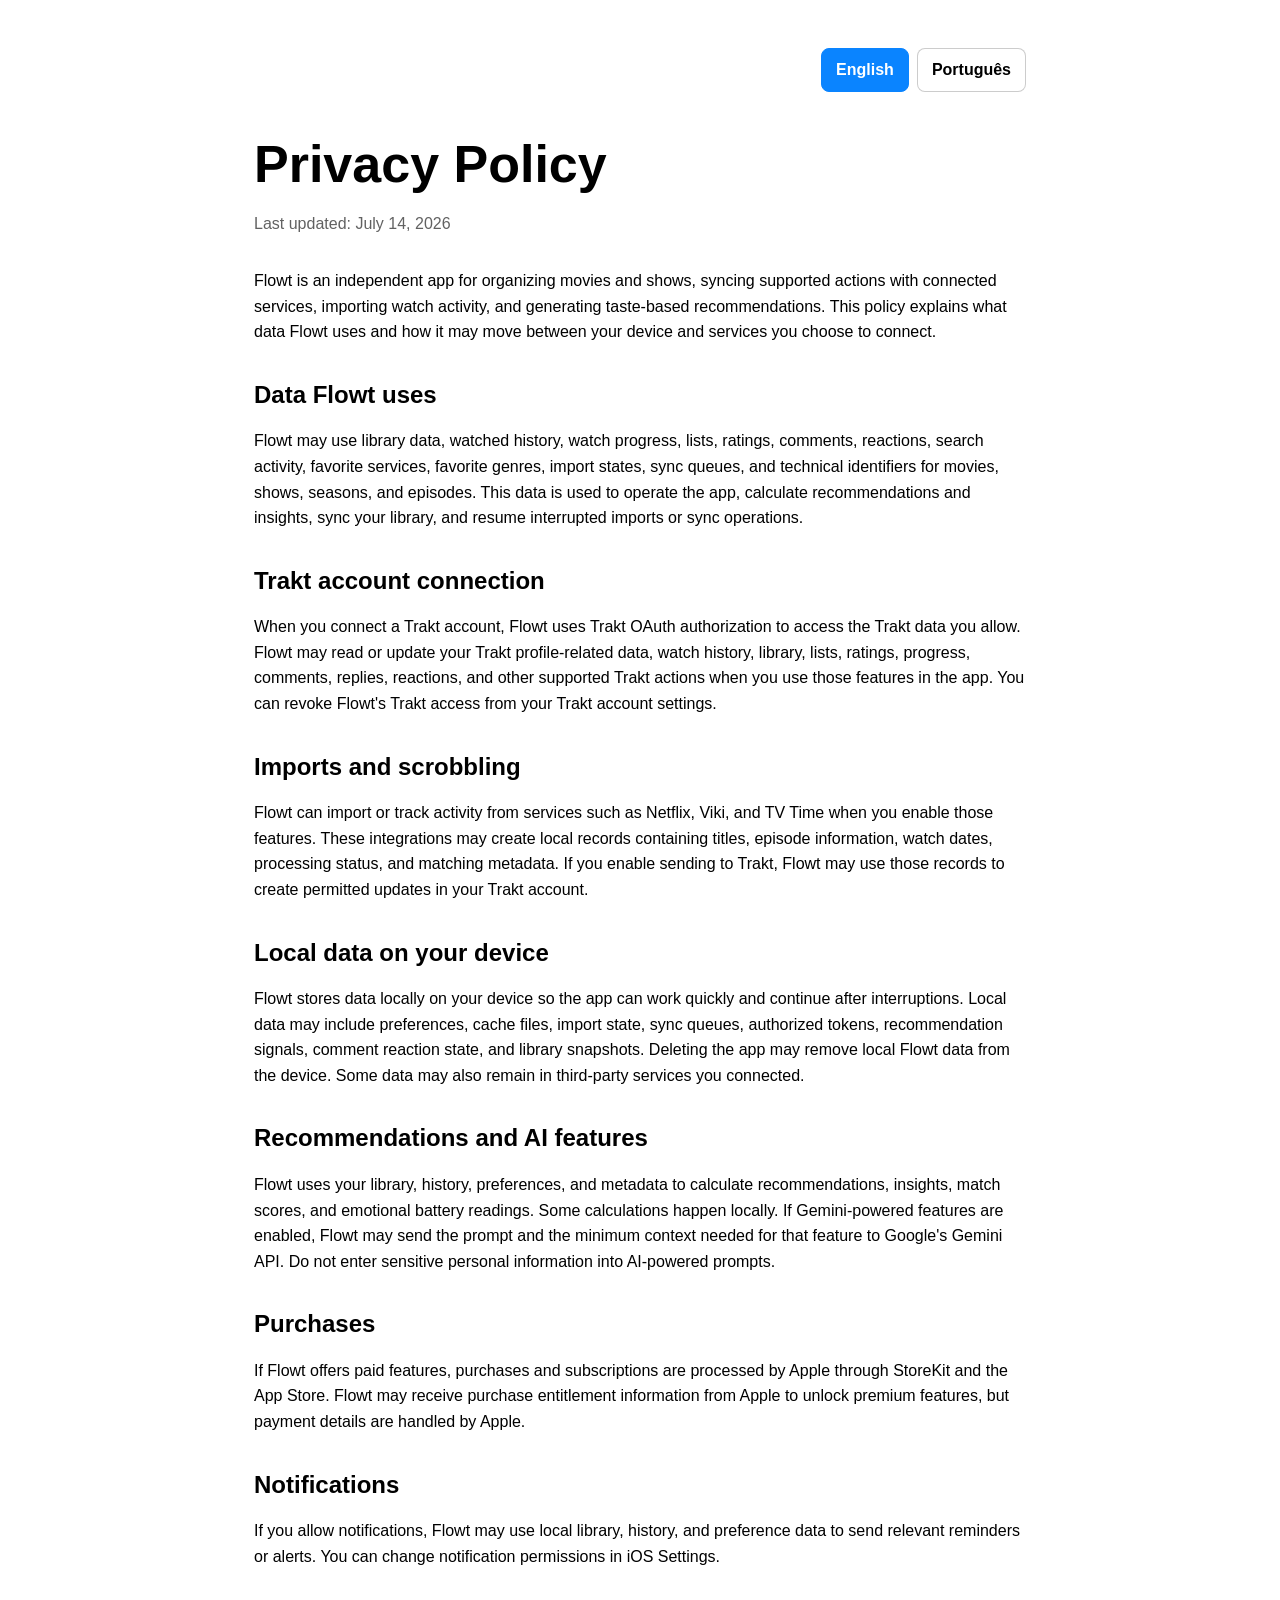
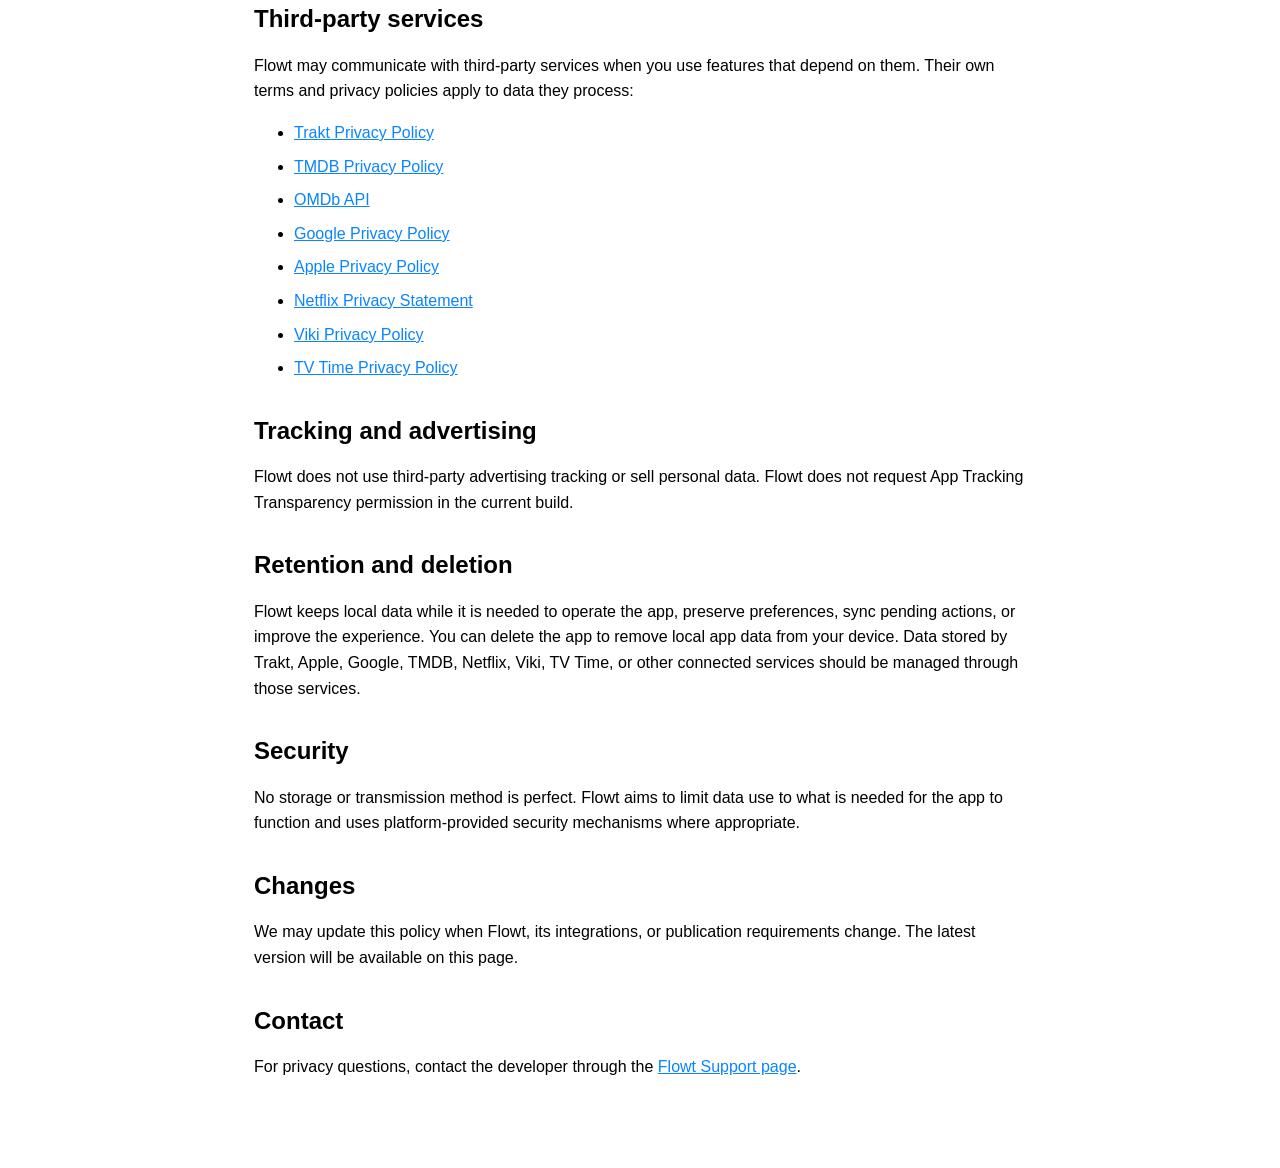
==== privacy/index.html @ bcea4218 "feat: publish Flowt support and privacy pages" ====
<!doctype html>
<html lang="en">
<head>
  <meta charset="utf-8">
  <meta name="viewport" content="width=device-width, initial-scale=1">
  <meta name="description" content="Privacy policy for the Flowt app.">
  <title>Privacy Policy</title>
  <style>
    :root {
      color-scheme: light dark;
      font-family: -apple-system, BlinkMacSystemFont, "Segoe UI", sans-serif;
      line-height: 1.6;
      background: Canvas;
      color: CanvasText;
    }

    * {
      box-sizing: border-box;
    }

    body {
      max-width: 820px;
      margin: 0 auto;
      padding: 48px 24px 72px;
    }

    h1, h2 {
      line-height: 1.15;
    }

    h1 {
      font-size: clamp(2rem, 6vw, 3.25rem);
      margin-bottom: 0.25rem;
    }

    h2 {
      margin-top: 2.25rem;
    }

    .language-picker {
      display: flex;
      justify-content: flex-end;
      gap: 8px;
      margin-bottom: 2rem;
    }

    .language-picker button {
      min-height: 40px;
      padding: 8px 14px;
      border: 1px solid color-mix(in srgb, CanvasText 20%, transparent);
      border-radius: 8px;
      background: Canvas;
      color: CanvasText;
      font: inherit;
      font-weight: 650;
      cursor: pointer;
    }

    .language-picker button[aria-pressed="true"] {
      border-color: #0a84ff;
      background: #0a84ff;
      color: white;
    }

    .updated {
      color: color-mix(in srgb, CanvasText 62%, transparent);
      margin-bottom: 2rem;
    }

    a {
      color: #0a84ff;
    }

    li + li {
      margin-top: 0.5rem;
    }
  </style>
</head>
<body>
  <main>
    <nav class="language-picker" aria-label="Language / Idioma">
      <button type="button" data-language="en" aria-pressed="false">English</button>
      <button type="button" data-language="pt-BR" aria-pressed="false">Português</button>
    </nav>

    <section class="localized" data-content-language="en" lang="en" aria-labelledby="privacy-en">
      <h1 id="privacy-en">Privacy Policy</h1>
      <p class="updated">Last updated: July 14, 2026</p>

      <p>Flowt is an independent app for organizing movies and shows, syncing supported actions with connected services, importing watch activity, and generating taste-based recommendations. This policy explains what data Flowt uses and how it may move between your device and services you choose to connect.</p>

      <h2>Data Flowt uses</h2>
      <p>Flowt may use library data, watched history, watch progress, lists, ratings, comments, reactions, search activity, favorite services, favorite genres, import states, sync queues, and technical identifiers for movies, shows, seasons, and episodes. This data is used to operate the app, calculate recommendations and insights, sync your library, and resume interrupted imports or sync operations.</p>

      <h2>Trakt account connection</h2>
      <p>When you connect a Trakt account, Flowt uses Trakt OAuth authorization to access the Trakt data you allow. Flowt may read or update your Trakt profile-related data, watch history, library, lists, ratings, progress, comments, replies, reactions, and other supported Trakt actions when you use those features in the app. You can revoke Flowt's Trakt access from your Trakt account settings.</p>

      <h2>Imports and scrobbling</h2>
      <p>Flowt can import or track activity from services such as Netflix, Viki, and TV Time when you enable those features. These integrations may create local records containing titles, episode information, watch dates, processing status, and matching metadata. If you enable sending to Trakt, Flowt may use those records to create permitted updates in your Trakt account.</p>

      <h2>Local data on your device</h2>
      <p>Flowt stores data locally on your device so the app can work quickly and continue after interruptions. Local data may include preferences, cache files, import state, sync queues, authorized tokens, recommendation signals, comment reaction state, and library snapshots. Deleting the app may remove local Flowt data from the device. Some data may also remain in third-party services you connected.</p>

      <h2>Recommendations and AI features</h2>
      <p>Flowt uses your library, history, preferences, and metadata to calculate recommendations, insights, match scores, and emotional battery readings. Some calculations happen locally. If Gemini-powered features are enabled, Flowt may send the prompt and the minimum context needed for that feature to Google's Gemini API. Do not enter sensitive personal information into AI-powered prompts.</p>

      <h2>Purchases</h2>
      <p>If Flowt offers paid features, purchases and subscriptions are processed by Apple through StoreKit and the App Store. Flowt may receive purchase entitlement information from Apple to unlock premium features, but payment details are handled by Apple.</p>

      <h2>Notifications</h2>
      <p>If you allow notifications, Flowt may use local library, history, and preference data to send relevant reminders or alerts. You can change notification permissions in iOS Settings.</p>

      <h2>Third-party services</h2>
      <p>Flowt may communicate with third-party services when you use features that depend on them. Their own terms and privacy policies apply to data they process:</p>
      <ul>
        <li><a href="https://trakt.tv/privacy">Trakt Privacy Policy</a></li>
        <li><a href="https://www.themoviedb.org/privacy-policy">TMDB Privacy Policy</a></li>
        <li><a href="https://www.omdbapi.com/">OMDb API</a></li>
        <li><a href="https://policies.google.com/privacy">Google Privacy Policy</a></li>
        <li><a href="https://www.apple.com/legal/privacy/">Apple Privacy Policy</a></li>
        <li><a href="https://help.netflix.com/legal/privacy">Netflix Privacy Statement</a></li>
        <li><a href="https://www.viki.com/privacy">Viki Privacy Policy</a></li>
        <li><a href="https://www.tvtime.com/privacy">TV Time Privacy Policy</a></li>
      </ul>

      <h2>Tracking and advertising</h2>
      <p>Flowt does not use third-party advertising tracking or sell personal data. Flowt does not request App Tracking Transparency permission in the current build.</p>

      <h2>Retention and deletion</h2>
      <p>Flowt keeps local data while it is needed to operate the app, preserve preferences, sync pending actions, or improve the experience. You can delete the app to remove local app data from your device. Data stored by Trakt, Apple, Google, TMDB, Netflix, Viki, TV Time, or other connected services should be managed through those services.</p>

      <h2>Security</h2>
      <p>No storage or transmission method is perfect. Flowt aims to limit data use to what is needed for the app to function and uses platform-provided security mechanisms where appropriate.</p>

      <h2>Changes</h2>
      <p>We may update this policy when Flowt, its integrations, or publication requirements change. The latest version will be available on this page.</p>

      <h2>Contact</h2>
      <p>For privacy questions, contact the developer through the <a href="https://earlbittencourt.github.io/flowt-pages/support/">Flowt Support page</a>.</p>
    </section>

    <section class="localized" data-content-language="pt-BR" lang="pt-BR" aria-labelledby="privacy-pt" hidden>
      <h1 id="privacy-pt">Política de Privacidade</h1>
      <p class="updated">Última atualização: 14 de julho de 2026</p>

      <p>O Flowt é um aplicativo independente para organizar filmes e séries, sincronizar ações compatíveis com serviços conectados, importar atividades de reprodução e gerar recomendações baseadas no gosto do usuário. Esta política explica quais dados o Flowt utiliza e como eles podem circular entre seu dispositivo e os serviços que você decidir conectar.</p>

      <h2>Dados utilizados pelo Flowt</h2>
      <p>O Flowt pode utilizar dados da biblioteca, histórico de reprodução, progresso, listas, avaliações, comentários, reações, atividades de busca, serviços e gêneros favoritos, estados de importação, filas de sincronização e identificadores técnicos de filmes, séries, temporadas e episódios. Esses dados são usados para operar o aplicativo, calcular recomendações e insights, sincronizar sua biblioteca e retomar importações ou sincronizações interrompidas.</p>

      <h2>Conexão com a conta do Trakt</h2>
      <p>Quando você conecta uma conta do Trakt, o Flowt utiliza a autorização OAuth do Trakt para acessar os dados permitidos por você. Ao usar esses recursos no aplicativo, o Flowt pode ler ou atualizar dados relacionados ao seu perfil, histórico, biblioteca, listas, avaliações, progresso, comentários, respostas, reações e outras ações compatíveis com o Trakt. Você pode revogar o acesso do Flowt nas configurações da sua conta do Trakt.</p>

      <h2>Importações e scrobbling</h2>
      <p>O Flowt pode importar ou acompanhar atividades de serviços como Netflix, Viki e TV Time quando você ativa esses recursos. Essas integrações podem criar registros locais com títulos, informações de episódios, datas de reprodução, estado de processamento e metadados usados para correspondência. Se o envio ao Trakt estiver ativado, o Flowt poderá usar esses registros para criar atualizações permitidas na sua conta do Trakt.</p>

      <h2>Dados locais no seu dispositivo</h2>
      <p>O Flowt armazena dados localmente para que o aplicativo funcione com rapidez e possa continuar após interrupções. Os dados locais podem incluir preferências, arquivos de cache, estado de importações, filas de sincronização, tokens autorizados, sinais de recomendação, estado de reações a comentários e cópias da biblioteca. Apagar o aplicativo pode remover os dados locais do Flowt do dispositivo. Alguns dados também podem permanecer nos serviços de terceiros que você conectou.</p>

      <h2>Recomendações e recursos de IA</h2>
      <p>O Flowt utiliza sua biblioteca, histórico, preferências e metadados para calcular recomendações, insights, pontuações de afinidade e leituras da bateria emocional. Alguns cálculos são realizados localmente. Se os recursos do Gemini estiverem ativados, o Flowt poderá enviar à API Gemini do Google o prompt e o contexto mínimo necessário para o recurso. Não insira informações pessoais sensíveis em prompts de recursos de IA.</p>

      <h2>Compras</h2>
      <p>Quando o Flowt oferece recursos pagos, compras e assinaturas são processadas pela Apple por meio do StoreKit e da App Store. O Flowt pode receber da Apple informações sobre o direito de acesso à compra para liberar recursos premium, mas os dados de pagamento são administrados pela Apple.</p>

      <h2>Notificações</h2>
      <p>Se você permitir notificações, o Flowt poderá usar dados locais da biblioteca, do histórico e das preferências para enviar lembretes ou alertas relevantes. Você pode alterar a permissão de notificações nos Ajustes do iOS.</p>

      <h2>Serviços de terceiros</h2>
      <p>O Flowt pode se comunicar com serviços de terceiros quando você utiliza recursos que dependem deles. Os termos e as políticas de privacidade desses serviços se aplicam aos dados processados por eles:</p>
      <ul>
        <li><a href="https://trakt.tv/privacy">Política de Privacidade do Trakt</a></li>
        <li><a href="https://www.themoviedb.org/privacy-policy">Política de Privacidade do TMDB</a></li>
        <li><a href="https://www.omdbapi.com/">API do OMDb</a></li>
        <li><a href="https://policies.google.com/privacy?hl=pt-BR">Política de Privacidade do Google</a></li>
        <li><a href="https://www.apple.com/br/legal/privacy/">Política de Privacidade da Apple</a></li>
        <li><a href="https://help.netflix.com/pt/legal/privacy">Declaração de Privacidade da Netflix</a></li>
        <li><a href="https://www.viki.com/privacy">Política de Privacidade do Viki</a></li>
        <li><a href="https://www.tvtime.com/privacy">Política de Privacidade do TV Time</a></li>
      </ul>

      <h2>Rastreamento e publicidade</h2>
      <p>O Flowt não utiliza rastreamento publicitário de terceiros nem vende dados pessoais. A versão atual do Flowt não solicita a permissão de Transparência no Rastreamento de Aplicativos.</p>

      <h2>Retenção e exclusão</h2>
      <p>O Flowt mantém dados locais enquanto eles forem necessários para operar o aplicativo, preservar preferências, sincronizar ações pendentes ou melhorar a experiência. Você pode apagar o aplicativo para remover os dados locais do Flowt do dispositivo. Dados armazenados pelo Trakt, Apple, Google, TMDB, Netflix, Viki, TV Time ou outros serviços conectados devem ser gerenciados por meio desses serviços.</p>

      <h2>Segurança</h2>
      <p>Nenhum método de armazenamento ou transmissão é perfeito. O Flowt procura limitar o uso de dados ao que é necessário para o funcionamento do aplicativo e utiliza mecanismos de segurança fornecidos pela plataforma quando apropriado.</p>

      <h2>Alterações</h2>
      <p>Esta política poderá ser atualizada quando o Flowt, suas integrações ou os requisitos de publicação mudarem. A versão mais recente estará disponível nesta página.</p>

      <h2>Contato</h2>
      <p>Para dúvidas sobre privacidade, entre em contato com o desenvolvedor pela <a href="https://earlbittencourt.github.io/flowt-pages/support/">página de Suporte do Flowt</a>.</p>
    </section>
  </main>
  <script>
    const sections = document.querySelectorAll("[data-content-language]");
    const languageButtons = document.querySelectorAll("[data-language]");

    function showLanguage(language) {
      sections.forEach((section) => {
        section.hidden = section.dataset.contentLanguage !== language;
      });
      languageButtons.forEach((button) => {
        button.setAttribute("aria-pressed", String(button.dataset.language === language));
      });
      document.documentElement.lang = language;
      document.title = language === "pt-BR" ? "Política de Privacidade" : "Privacy Policy";
      localStorage.setItem("flowt-privacy-language", language);
    }

    languageButtons.forEach((button) => {
      button.addEventListener("click", () => showLanguage(button.dataset.language));
    });

    const savedLanguage = localStorage.getItem("flowt-privacy-language");
    const preferredLanguage = navigator.language.toLowerCase().startsWith("pt") ? "pt-BR" : "en";
    showLanguage(savedLanguage === "pt-BR" || savedLanguage === "en" ? savedLanguage : preferredLanguage);
  </script>
</body>
</html>
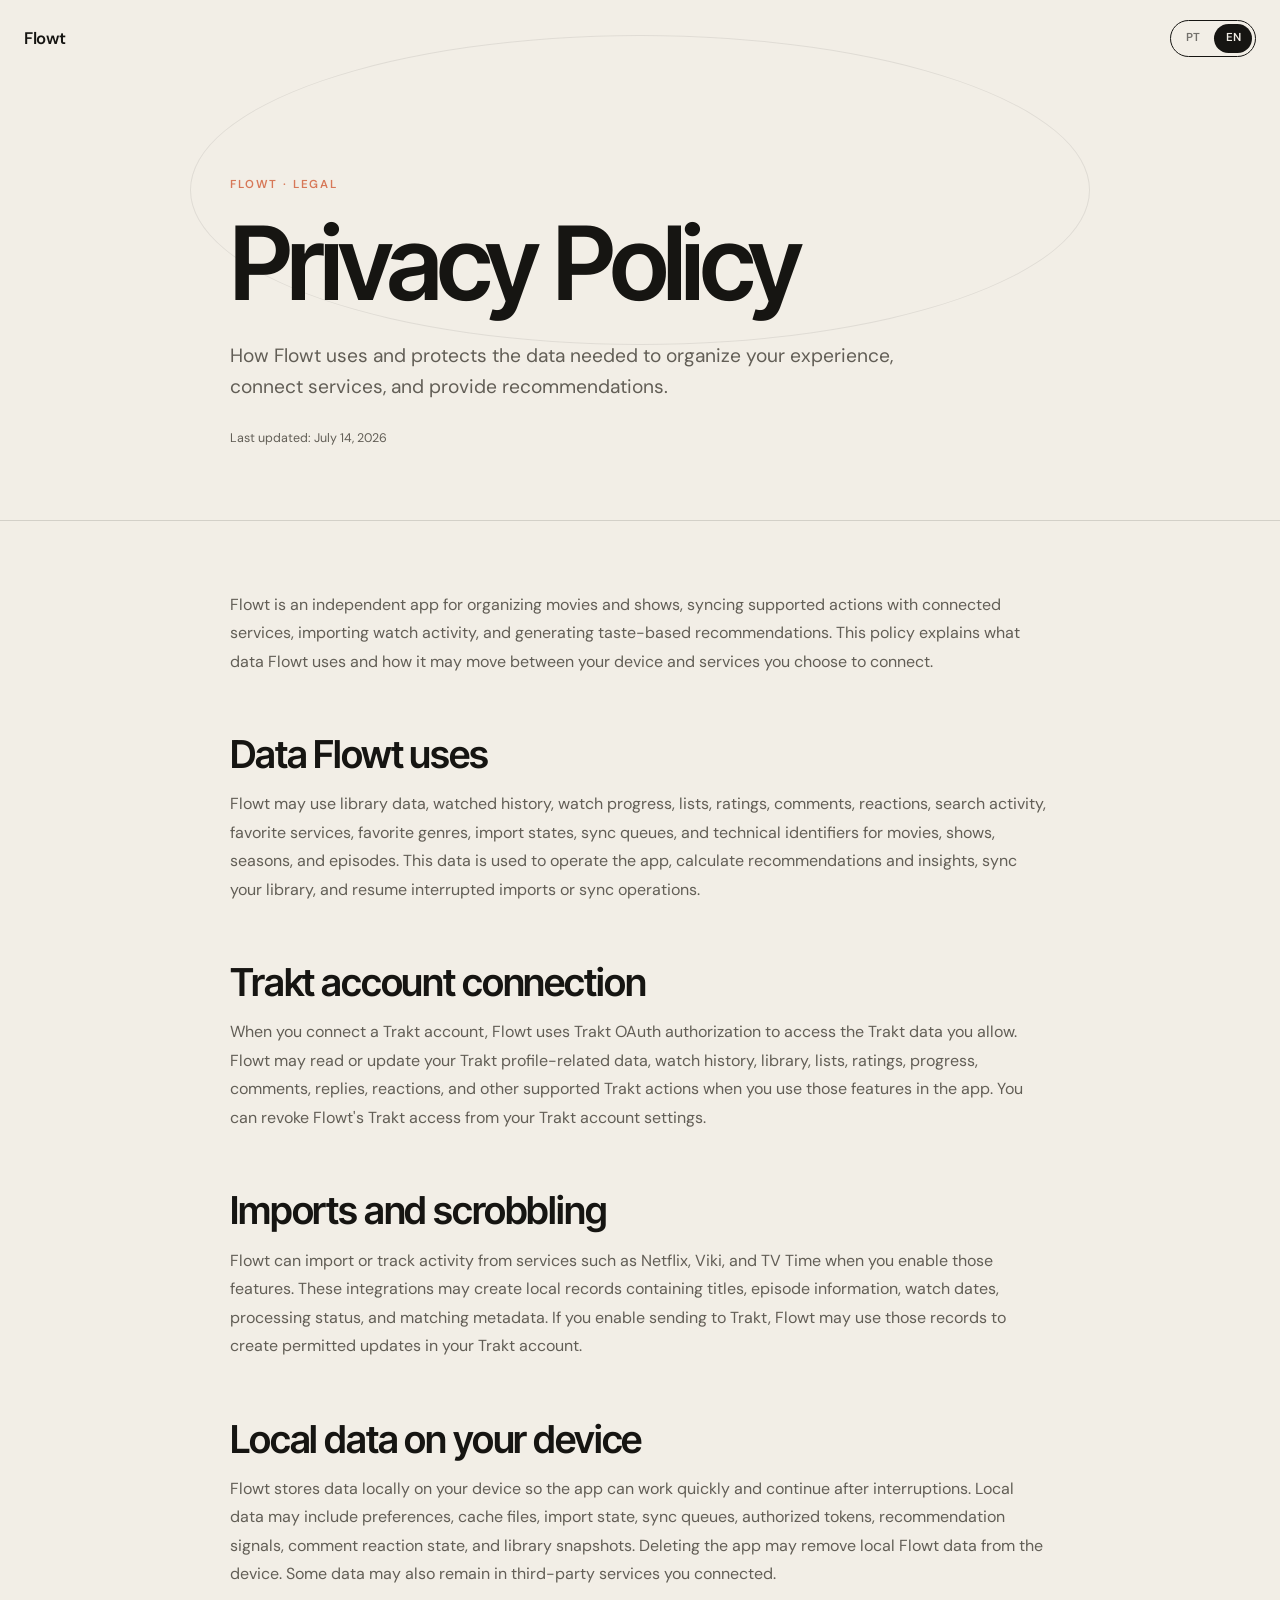
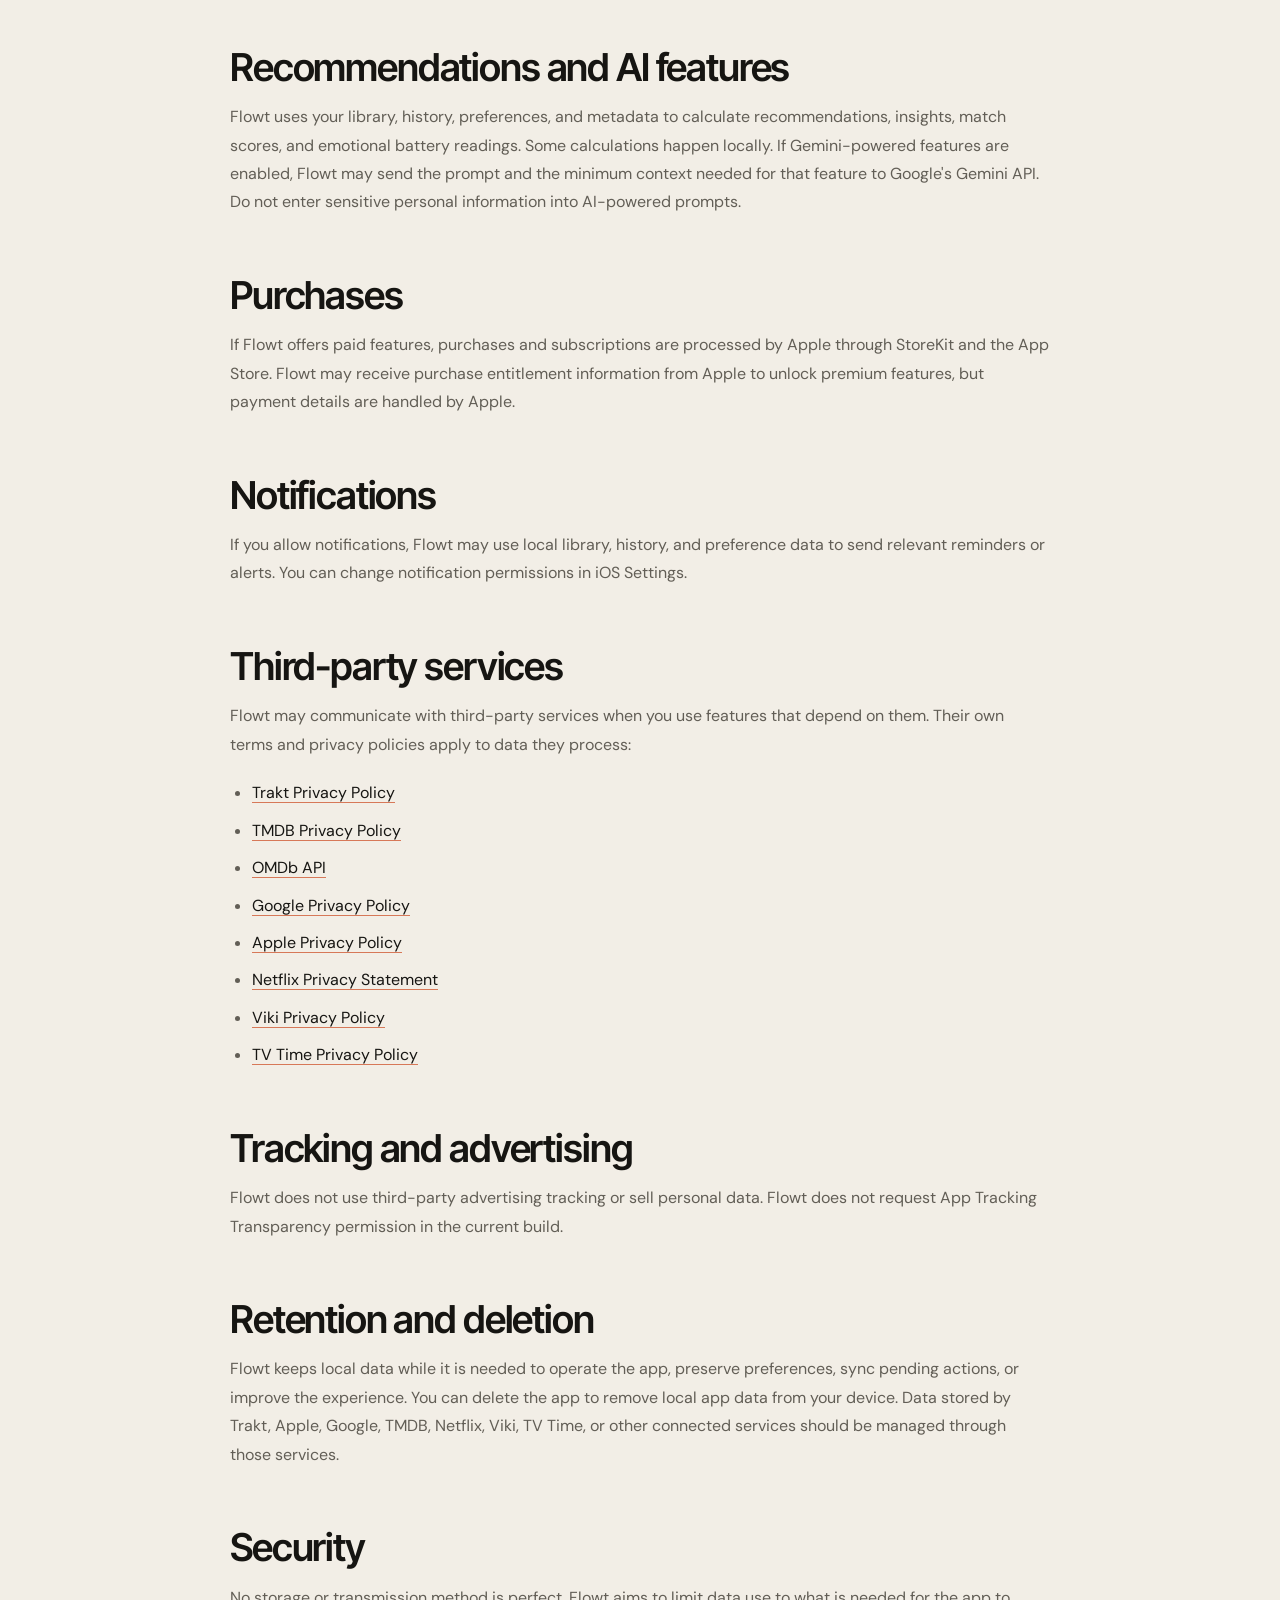
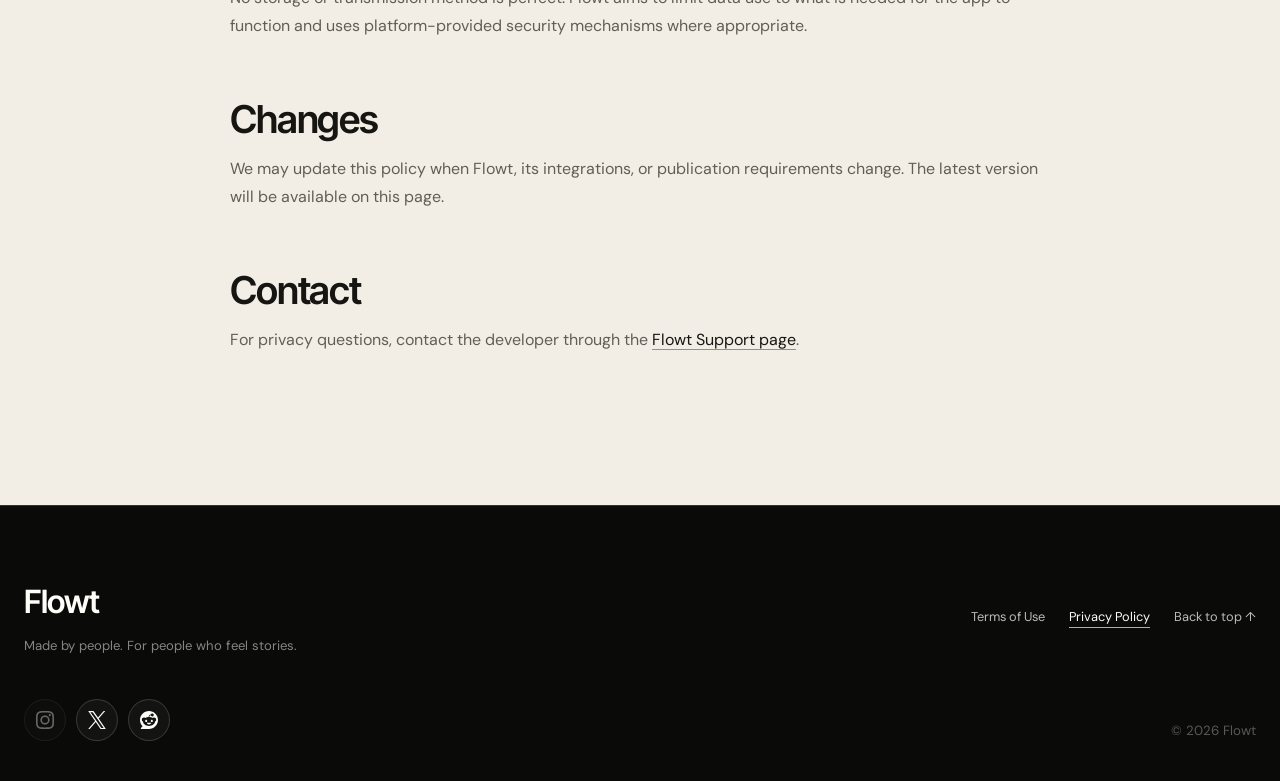
==== commit 7087d40d: "feat: publish redesigned Flowt site" ====
--- a/privacy/index.html
+++ b/privacy/index.html
@@ -1,223 +1,181 @@
 <!doctype html>
-<html lang="en">
+<html lang="pt-BR" class="no-js">
 <head>
   <meta charset="utf-8">
   <meta name="viewport" content="width=device-width, initial-scale=1">
-  <meta name="description" content="Privacy policy for the Flowt app.">
-  <title>Privacy Policy</title>
-  <style>
-    :root {
-      color-scheme: light dark;
-      font-family: -apple-system, BlinkMacSystemFont, "Segoe UI", sans-serif;
-      line-height: 1.6;
-      background: Canvas;
-      color: CanvasText;
-    }
+  <meta name="theme-color" content="#f2eee6">
+  <meta name="description" content="Política de Privacidade do aplicativo Flowt.">
+  <title>Política de Privacidade — Flowt</title>
+  <link rel="icon" href="../images/appicon.png">
+  <link rel="apple-touch-icon" href="../images/appicon.png">
+  <link rel="preconnect" href="https://fonts.googleapis.com">
+  <link rel="preconnect" href="https://fonts.gstatic.com" crossorigin>
+  <link href="https://fonts.googleapis.com/css2?family=DM+Sans:opsz,wght@9..40,400;9..40,500;9..40,600&amp;family=Instrument+Serif:ital@0;1&amp;family=Inter+Tight:wght@500;600;700&amp;display=swap" rel="stylesheet">
+  <script>document.documentElement.classList.remove('no-js');document.documentElement.classList.add('js');</script>
+  <link rel="stylesheet" href="../index.css">
+  <link rel="stylesheet" href="../legal.css">
+</head>
+<body class="legal-page" id="top" data-legal-page="privacy">
+  <a class="skip-link" href="#content" data-i18n="skip">Pular para o conteúdo</a>
 
-    * {
-      box-sizing: border-box;
-    }
+  <header class="site-header" id="site-header">
+    <a class="brand" href="../#top" aria-label="Flowt — início" data-i18n-aria="aria.home">
+      <span class="brand-wordmark">Flowt</span>
+    </a>
+    <div class="header-actions">
+      <div class="language-switch" role="group" aria-label="Idioma" data-i18n-aria="aria.language">
+        <button type="button" data-language="pt" class="is-active" aria-pressed="true">PT</button>
+        <button type="button" data-language="en" aria-pressed="false">EN</button>
+      </div>
+    </div>
+  </header>
 
-    body {
-      max-width: 820px;
-      margin: 0 auto;
-      padding: 48px 24px 72px;
-    }
+  <main class="legal-main" id="content">
+    <article data-content-language="pt" lang="pt-BR">
+      <header class="legal-hero">
+        <div class="legal-shell">
+          <p class="legal-eyebrow">Flowt · Legal</p>
+          <h1 class="legal-title">Política de Privacidade</h1>
+          <p class="legal-intro">Como o Flowt utiliza e protege os dados necessários para organizar sua experiência, conectar serviços e oferecer recomendações.</p>
+          <p class="legal-updated">Última atualização: 14 de julho de 2026</p>
+        </div>
+      </header>
+      <div class="legal-document legal-shell">
+        <p>O Flowt é um aplicativo independente para organizar filmes e séries, sincronizar ações compatíveis com serviços conectados, importar atividades de reprodução e gerar recomendações baseadas no gosto do usuário. Esta política explica quais dados o Flowt utiliza e como eles podem circular entre seu dispositivo e os serviços que você decidir conectar.</p>
 
-    h1, h2 {
-      line-height: 1.15;
-    }
+        <h2>Dados utilizados pelo Flowt</h2>
+        <p>O Flowt pode utilizar dados da biblioteca, histórico de reprodução, progresso, listas, avaliações, comentários, reações, atividades de busca, serviços e gêneros favoritos, estados de importação, filas de sincronização e identificadores técnicos de filmes, séries, temporadas e episódios. Esses dados são usados para operar o aplicativo, calcular recomendações e insights, sincronizar sua biblioteca e retomar importações ou sincronizações interrompidas.</p>
 
-    h1 {
-      font-size: clamp(2rem, 6vw, 3.25rem);
-      margin-bottom: 0.25rem;
-    }
+        <h2>Conexão com a conta do Trakt</h2>
+        <p>Quando você conecta uma conta do Trakt, o Flowt utiliza a autorização OAuth do Trakt para acessar os dados permitidos por você. Ao usar esses recursos no aplicativo, o Flowt pode ler ou atualizar dados relacionados ao seu perfil, histórico, biblioteca, listas, avaliações, progresso, comentários, respostas, reações e outras ações compatíveis com o Trakt. Você pode revogar o acesso do Flowt nas configurações da sua conta do Trakt.</p>
 
-    h2 {
-      margin-top: 2.25rem;
-    }
+        <h2>Importações e scrobbling</h2>
+        <p>O Flowt pode importar ou acompanhar atividades de serviços como Netflix, Viki e TV Time quando você ativa esses recursos. Essas integrações podem criar registros locais com títulos, informações de episódios, datas de reprodução, estado de processamento e metadados usados para correspondência. Se o envio ao Trakt estiver ativado, o Flowt poderá usar esses registros para criar atualizações permitidas na sua conta do Trakt.</p>
 
-    .language-picker {
-      display: flex;
-      justify-content: flex-end;
-      gap: 8px;
-      margin-bottom: 2rem;
-    }
+        <h2>Dados locais no seu dispositivo</h2>
+        <p>O Flowt armazena dados localmente para que o aplicativo funcione com rapidez e possa continuar após interrupções. Os dados locais podem incluir preferências, arquivos de cache, estado de importações, filas de sincronização, tokens autorizados, sinais de recomendação, estado de reações a comentários e cópias da biblioteca. Apagar o aplicativo pode remover os dados locais do Flowt do dispositivo. Alguns dados também podem permanecer nos serviços de terceiros que você conectou.</p>
 
-    .language-picker button {
-      min-height: 40px;
-      padding: 8px 14px;
-      border: 1px solid color-mix(in srgb, CanvasText 20%, transparent);
-      border-radius: 8px;
-      background: Canvas;
-      color: CanvasText;
-      font: inherit;
-      font-weight: 650;
-      cursor: pointer;
-    }
+        <h2>Recomendações e recursos de IA</h2>
+        <p>O Flowt utiliza sua biblioteca, histórico, preferências e metadados para calcular recomendações, insights, pontuações de afinidade e leituras da bateria emocional. Alguns cálculos são realizados localmente. Se os recursos do Gemini estiverem ativados, o Flowt poderá enviar à API Gemini do Google o prompt e o contexto mínimo necessário para o recurso. Não insira informações pessoais sensíveis em prompts de recursos de IA.</p>
 
-    .language-picker button[aria-pressed="true"] {
-      border-color: #0a84ff;
-      background: #0a84ff;
-      color: white;
-    }
+        <h2>Compras</h2>
+        <p>Quando o Flowt oferece recursos pagos, compras e assinaturas são processadas pela Apple por meio do StoreKit e da App Store. O Flowt pode receber da Apple informações sobre o direito de acesso à compra para liberar recursos premium, mas os dados de pagamento são administrados pela Apple.</p>
 
-    .updated {
-      color: color-mix(in srgb, CanvasText 62%, transparent);
-      margin-bottom: 2rem;
-    }
+        <h2>Notificações</h2>
+        <p>Se você permitir notificações, o Flowt poderá usar dados locais da biblioteca, do histórico e das preferências para enviar lembretes ou alertas relevantes. Você pode alterar a permissão de notificações nos Ajustes do iOS.</p>
 
-    a {
-      color: #0a84ff;
-    }
+        <h2>Serviços de terceiros</h2>
+        <p>O Flowt pode se comunicar com serviços de terceiros quando você utiliza recursos que dependem deles. Os termos e as políticas de privacidade desses serviços se aplicam aos dados processados por eles:</p>
+        <ul>
+          <li><a href="https://trakt.tv/privacy">Política de Privacidade do Trakt</a></li>
+          <li><a href="https://www.themoviedb.org/privacy-policy">Política de Privacidade do TMDB</a></li>
+          <li><a href="https://www.omdbapi.com/">API do OMDb</a></li>
+          <li><a href="https://policies.google.com/privacy?hl=pt-BR">Política de Privacidade do Google</a></li>
+          <li><a href="https://www.apple.com/br/legal/privacy/">Política de Privacidade da Apple</a></li>
+          <li><a href="https://help.netflix.com/pt/legal/privacy">Declaração de Privacidade da Netflix</a></li>
+          <li><a href="https://www.viki.com/privacy">Política de Privacidade do Viki</a></li>
+          <li><a href="https://www.tvtime.com/privacy">Política de Privacidade do TV Time</a></li>
+        </ul>
 
-    li + li {
-      margin-top: 0.5rem;
-    }
-  </style>
-</head>
-<body>
-  <main>
-    <nav class="language-picker" aria-label="Language / Idioma">
-      <button type="button" data-language="en" aria-pressed="false">English</button>
-      <button type="button" data-language="pt-BR" aria-pressed="false">Português</button>
+        <h2>Rastreamento e publicidade</h2>
+        <p>O Flowt não utiliza rastreamento publicitário de terceiros nem vende dados pessoais. A versão atual do Flowt não solicita a permissão de Transparência no Rastreamento de Aplicativos.</p>
+
+        <h2>Retenção e exclusão</h2>
+        <p>O Flowt mantém dados locais enquanto eles forem necessários para operar o aplicativo, preservar preferências, sincronizar ações pendentes ou melhorar a experiência. Você pode apagar o aplicativo para remover os dados locais do Flowt do dispositivo. Dados armazenados pelo Trakt, Apple, Google, TMDB, Netflix, Viki, TV Time ou outros serviços conectados devem ser gerenciados por meio desses serviços.</p>
+
+        <h2>Segurança</h2>
+        <p>Nenhum método de armazenamento ou transmissão é perfeito. O Flowt procura limitar o uso de dados ao que é necessário para o funcionamento do aplicativo e utiliza mecanismos de segurança fornecidos pela plataforma quando apropriado.</p>
+
+        <h2>Alterações</h2>
+        <p>Esta política poderá ser atualizada quando o Flowt, suas integrações ou os requisitos de publicação mudarem. A versão mais recente estará disponível nesta página.</p>
+
+        <h2>Contato</h2>
+        <p>Para dúvidas sobre privacidade, entre em contato com o desenvolvedor pela <a href="../support/">página de Suporte do Flowt</a>.</p>
+      </div>
+    </article>
+
+    <article data-content-language="en" lang="en" hidden>
+      <header class="legal-hero">
+        <div class="legal-shell">
+          <p class="legal-eyebrow">Flowt · Legal</p>
+          <h1 class="legal-title">Privacy Policy</h1>
+          <p class="legal-intro">How Flowt uses and protects the data needed to organize your experience, connect services, and provide recommendations.</p>
+          <p class="legal-updated">Last updated: July 14, 2026</p>
+        </div>
+      </header>
+      <div class="legal-document legal-shell">
+        <p>Flowt is an independent app for organizing movies and shows, syncing supported actions with connected services, importing watch activity, and generating taste-based recommendations. This policy explains what data Flowt uses and how it may move between your device and services you choose to connect.</p>
+
+        <h2>Data Flowt uses</h2>
+        <p>Flowt may use library data, watched history, watch progress, lists, ratings, comments, reactions, search activity, favorite services, favorite genres, import states, sync queues, and technical identifiers for movies, shows, seasons, and episodes. This data is used to operate the app, calculate recommendations and insights, sync your library, and resume interrupted imports or sync operations.</p>
+
+        <h2>Trakt account connection</h2>
+        <p>When you connect a Trakt account, Flowt uses Trakt OAuth authorization to access the Trakt data you allow. Flowt may read or update your Trakt profile-related data, watch history, library, lists, ratings, progress, comments, replies, reactions, and other supported Trakt actions when you use those features in the app. You can revoke Flowt's Trakt access from your Trakt account settings.</p>
+
+        <h2>Imports and scrobbling</h2>
+        <p>Flowt can import or track activity from services such as Netflix, Viki, and TV Time when you enable those features. These integrations may create local records containing titles, episode information, watch dates, processing status, and matching metadata. If you enable sending to Trakt, Flowt may use those records to create permitted updates in your Trakt account.</p>
+
+        <h2>Local data on your device</h2>
+        <p>Flowt stores data locally on your device so the app can work quickly and continue after interruptions. Local data may include preferences, cache files, import state, sync queues, authorized tokens, recommendation signals, comment reaction state, and library snapshots. Deleting the app may remove local Flowt data from the device. Some data may also remain in third-party services you connected.</p>
+
+        <h2>Recommendations and AI features</h2>
+        <p>Flowt uses your library, history, preferences, and metadata to calculate recommendations, insights, match scores, and emotional battery readings. Some calculations happen locally. If Gemini-powered features are enabled, Flowt may send the prompt and the minimum context needed for that feature to Google's Gemini API. Do not enter sensitive personal information into AI-powered prompts.</p>
+
+        <h2>Purchases</h2>
+        <p>If Flowt offers paid features, purchases and subscriptions are processed by Apple through StoreKit and the App Store. Flowt may receive purchase entitlement information from Apple to unlock premium features, but payment details are handled by Apple.</p>
+
+        <h2>Notifications</h2>
+        <p>If you allow notifications, Flowt may use local library, history, and preference data to send relevant reminders or alerts. You can change notification permissions in iOS Settings.</p>
+
+        <h2>Third-party services</h2>
+        <p>Flowt may communicate with third-party services when you use features that depend on them. Their own terms and privacy policies apply to data they process:</p>
+        <ul>
+          <li><a href="https://trakt.tv/privacy">Trakt Privacy Policy</a></li>
+          <li><a href="https://www.themoviedb.org/privacy-policy">TMDB Privacy Policy</a></li>
+          <li><a href="https://www.omdbapi.com/">OMDb API</a></li>
+          <li><a href="https://policies.google.com/privacy">Google Privacy Policy</a></li>
+          <li><a href="https://www.apple.com/legal/privacy/">Apple Privacy Policy</a></li>
+          <li><a href="https://help.netflix.com/legal/privacy">Netflix Privacy Statement</a></li>
+          <li><a href="https://www.viki.com/privacy">Viki Privacy Policy</a></li>
+          <li><a href="https://www.tvtime.com/privacy">TV Time Privacy Policy</a></li>
+        </ul>
+
+        <h2>Tracking and advertising</h2>
+        <p>Flowt does not use third-party advertising tracking or sell personal data. Flowt does not request App Tracking Transparency permission in the current build.</p>
+
+        <h2>Retention and deletion</h2>
+        <p>Flowt keeps local data while it is needed to operate the app, preserve preferences, sync pending actions, or improve the experience. You can delete the app to remove local app data from your device. Data stored by Trakt, Apple, Google, TMDB, Netflix, Viki, TV Time, or other connected services should be managed through those services.</p>
+
+        <h2>Security</h2>
+        <p>No storage or transmission method is perfect. Flowt aims to limit data use to what is needed for the app to function and uses platform-provided security mechanisms where appropriate.</p>
+
+        <h2>Changes</h2>
+        <p>We may update this policy when Flowt, its integrations, or publication requirements change. The latest version will be available on this page.</p>
+
+        <h2>Contact</h2>
+        <p>For privacy questions, contact the developer through the <a href="../support/">Flowt Support page</a>.</p>
+      </div>
+    </article>
+  </main>
+
+  <footer class="site-footer" id="footer" data-theme="dark">
+    <div class="footer-brand">
+      <span>Flowt</span>
+      <p data-i18n="footer.signature">Feito por gente. Para quem sente histórias.</p>
+    </div>
+    <nav aria-label="Links do rodapé" data-i18n-aria="aria.footerLinks">
+      <a href="../terms/" data-i18n="footer.terms">Termos de Uso</a>
+      <a href="../privacy/" aria-current="page" data-i18n="footer.privacy">Política de Privacidade</a>
+      <a href="#top" data-i18n="footer.top">Voltar ao topo ↑</a>
     </nav>
+    <div class="footer-social" aria-label="Redes sociais" data-i18n-aria="aria.social">
+      <span class="social-link is-pending" aria-label="Instagram — em breve" data-i18n-aria="aria.instagramSoon"><img src="../images/social/instagram.svg" width="20" height="20" alt=""></span>
+      <a class="social-link" href="https://x.com/flowt_app" target="_blank" rel="noopener noreferrer" aria-label="Flowt no X" data-i18n-aria="aria.x"><img src="../images/social/x.svg" width="20" height="20" alt=""></a>
+      <a class="social-link" href="https://www.reddit.com/r/flowtapp/" target="_blank" rel="noopener noreferrer" aria-label="Flowt no Reddit" data-i18n-aria="aria.reddit"><img src="../images/social/reddit.svg" width="20" height="20" alt=""></a>
+    </div>
+    <small>© <span id="year"></span> Flowt</small>
+  </footer>
 
-    <section class="localized" data-content-language="en" lang="en" aria-labelledby="privacy-en">
-      <h1 id="privacy-en">Privacy Policy</h1>
-      <p class="updated">Last updated: July 14, 2026</p>
-
-      <p>Flowt is an independent app for organizing movies and shows, syncing supported actions with connected services, importing watch activity, and generating taste-based recommendations. This policy explains what data Flowt uses and how it may move between your device and services you choose to connect.</p>
-
-      <h2>Data Flowt uses</h2>
-      <p>Flowt may use library data, watched history, watch progress, lists, ratings, comments, reactions, search activity, favorite services, favorite genres, import states, sync queues, and technical identifiers for movies, shows, seasons, and episodes. This data is used to operate the app, calculate recommendations and insights, sync your library, and resume interrupted imports or sync operations.</p>
-
-      <h2>Trakt account connection</h2>
-      <p>When you connect a Trakt account, Flowt uses Trakt OAuth authorization to access the Trakt data you allow. Flowt may read or update your Trakt profile-related data, watch history, library, lists, ratings, progress, comments, replies, reactions, and other supported Trakt actions when you use those features in the app. You can revoke Flowt's Trakt access from your Trakt account settings.</p>
-
-      <h2>Imports and scrobbling</h2>
-      <p>Flowt can import or track activity from services such as Netflix, Viki, and TV Time when you enable those features. These integrations may create local records containing titles, episode information, watch dates, processing status, and matching metadata. If you enable sending to Trakt, Flowt may use those records to create permitted updates in your Trakt account.</p>
-
-      <h2>Local data on your device</h2>
-      <p>Flowt stores data locally on your device so the app can work quickly and continue after interruptions. Local data may include preferences, cache files, import state, sync queues, authorized tokens, recommendation signals, comment reaction state, and library snapshots. Deleting the app may remove local Flowt data from the device. Some data may also remain in third-party services you connected.</p>
-
-      <h2>Recommendations and AI features</h2>
-      <p>Flowt uses your library, history, preferences, and metadata to calculate recommendations, insights, match scores, and emotional battery readings. Some calculations happen locally. If Gemini-powered features are enabled, Flowt may send the prompt and the minimum context needed for that feature to Google's Gemini API. Do not enter sensitive personal information into AI-powered prompts.</p>
-
-      <h2>Purchases</h2>
-      <p>If Flowt offers paid features, purchases and subscriptions are processed by Apple through StoreKit and the App Store. Flowt may receive purchase entitlement information from Apple to unlock premium features, but payment details are handled by Apple.</p>
-
-      <h2>Notifications</h2>
-      <p>If you allow notifications, Flowt may use local library, history, and preference data to send relevant reminders or alerts. You can change notification permissions in iOS Settings.</p>
-
-      <h2>Third-party services</h2>
-      <p>Flowt may communicate with third-party services when you use features that depend on them. Their own terms and privacy policies apply to data they process:</p>
-      <ul>
-        <li><a href="https://trakt.tv/privacy">Trakt Privacy Policy</a></li>
-        <li><a href="https://www.themoviedb.org/privacy-policy">TMDB Privacy Policy</a></li>
-        <li><a href="https://www.omdbapi.com/">OMDb API</a></li>
-        <li><a href="https://policies.google.com/privacy">Google Privacy Policy</a></li>
-        <li><a href="https://www.apple.com/legal/privacy/">Apple Privacy Policy</a></li>
-        <li><a href="https://help.netflix.com/legal/privacy">Netflix Privacy Statement</a></li>
-        <li><a href="https://www.viki.com/privacy">Viki Privacy Policy</a></li>
-        <li><a href="https://www.tvtime.com/privacy">TV Time Privacy Policy</a></li>
-      </ul>
-
-      <h2>Tracking and advertising</h2>
-      <p>Flowt does not use third-party advertising tracking or sell personal data. Flowt does not request App Tracking Transparency permission in the current build.</p>
-
-      <h2>Retention and deletion</h2>
-      <p>Flowt keeps local data while it is needed to operate the app, preserve preferences, sync pending actions, or improve the experience. You can delete the app to remove local app data from your device. Data stored by Trakt, Apple, Google, TMDB, Netflix, Viki, TV Time, or other connected services should be managed through those services.</p>
-
-      <h2>Security</h2>
-      <p>No storage or transmission method is perfect. Flowt aims to limit data use to what is needed for the app to function and uses platform-provided security mechanisms where appropriate.</p>
-
-      <h2>Changes</h2>
-      <p>We may update this policy when Flowt, its integrations, or publication requirements change. The latest version will be available on this page.</p>
-
-      <h2>Contact</h2>
-      <p>For privacy questions, contact the developer through the <a href="https://earlbittencourt.github.io/flowt-pages/support/">Flowt Support page</a>.</p>
-    </section>
-
-    <section class="localized" data-content-language="pt-BR" lang="pt-BR" aria-labelledby="privacy-pt" hidden>
-      <h1 id="privacy-pt">Política de Privacidade</h1>
-      <p class="updated">Última atualização: 14 de julho de 2026</p>
-
-      <p>O Flowt é um aplicativo independente para organizar filmes e séries, sincronizar ações compatíveis com serviços conectados, importar atividades de reprodução e gerar recomendações baseadas no gosto do usuário. Esta política explica quais dados o Flowt utiliza e como eles podem circular entre seu dispositivo e os serviços que você decidir conectar.</p>
-
-      <h2>Dados utilizados pelo Flowt</h2>
-      <p>O Flowt pode utilizar dados da biblioteca, histórico de reprodução, progresso, listas, avaliações, comentários, reações, atividades de busca, serviços e gêneros favoritos, estados de importação, filas de sincronização e identificadores técnicos de filmes, séries, temporadas e episódios. Esses dados são usados para operar o aplicativo, calcular recomendações e insights, sincronizar sua biblioteca e retomar importações ou sincronizações interrompidas.</p>
-
-      <h2>Conexão com a conta do Trakt</h2>
-      <p>Quando você conecta uma conta do Trakt, o Flowt utiliza a autorização OAuth do Trakt para acessar os dados permitidos por você. Ao usar esses recursos no aplicativo, o Flowt pode ler ou atualizar dados relacionados ao seu perfil, histórico, biblioteca, listas, avaliações, progresso, comentários, respostas, reações e outras ações compatíveis com o Trakt. Você pode revogar o acesso do Flowt nas configurações da sua conta do Trakt.</p>
-
-      <h2>Importações e scrobbling</h2>
-      <p>O Flowt pode importar ou acompanhar atividades de serviços como Netflix, Viki e TV Time quando você ativa esses recursos. Essas integrações podem criar registros locais com títulos, informações de episódios, datas de reprodução, estado de processamento e metadados usados para correspondência. Se o envio ao Trakt estiver ativado, o Flowt poderá usar esses registros para criar atualizações permitidas na sua conta do Trakt.</p>
-
-      <h2>Dados locais no seu dispositivo</h2>
-      <p>O Flowt armazena dados localmente para que o aplicativo funcione com rapidez e possa continuar após interrupções. Os dados locais podem incluir preferências, arquivos de cache, estado de importações, filas de sincronização, tokens autorizados, sinais de recomendação, estado de reações a comentários e cópias da biblioteca. Apagar o aplicativo pode remover os dados locais do Flowt do dispositivo. Alguns dados também podem permanecer nos serviços de terceiros que você conectou.</p>
-
-      <h2>Recomendações e recursos de IA</h2>
-      <p>O Flowt utiliza sua biblioteca, histórico, preferências e metadados para calcular recomendações, insights, pontuações de afinidade e leituras da bateria emocional. Alguns cálculos são realizados localmente. Se os recursos do Gemini estiverem ativados, o Flowt poderá enviar à API Gemini do Google o prompt e o contexto mínimo necessário para o recurso. Não insira informações pessoais sensíveis em prompts de recursos de IA.</p>
-
-      <h2>Compras</h2>
-      <p>Quando o Flowt oferece recursos pagos, compras e assinaturas são processadas pela Apple por meio do StoreKit e da App Store. O Flowt pode receber da Apple informações sobre o direito de acesso à compra para liberar recursos premium, mas os dados de pagamento são administrados pela Apple.</p>
-
-      <h2>Notificações</h2>
-      <p>Se você permitir notificações, o Flowt poderá usar dados locais da biblioteca, do histórico e das preferências para enviar lembretes ou alertas relevantes. Você pode alterar a permissão de notificações nos Ajustes do iOS.</p>
-
-      <h2>Serviços de terceiros</h2>
-      <p>O Flowt pode se comunicar com serviços de terceiros quando você utiliza recursos que dependem deles. Os termos e as políticas de privacidade desses serviços se aplicam aos dados processados por eles:</p>
-      <ul>
-        <li><a href="https://trakt.tv/privacy">Política de Privacidade do Trakt</a></li>
-        <li><a href="https://www.themoviedb.org/privacy-policy">Política de Privacidade do TMDB</a></li>
-        <li><a href="https://www.omdbapi.com/">API do OMDb</a></li>
-        <li><a href="https://policies.google.com/privacy?hl=pt-BR">Política de Privacidade do Google</a></li>
-        <li><a href="https://www.apple.com/br/legal/privacy/">Política de Privacidade da Apple</a></li>
-        <li><a href="https://help.netflix.com/pt/legal/privacy">Declaração de Privacidade da Netflix</a></li>
-        <li><a href="https://www.viki.com/privacy">Política de Privacidade do Viki</a></li>
-        <li><a href="https://www.tvtime.com/privacy">Política de Privacidade do TV Time</a></li>
-      </ul>
-
-      <h2>Rastreamento e publicidade</h2>
-      <p>O Flowt não utiliza rastreamento publicitário de terceiros nem vende dados pessoais. A versão atual do Flowt não solicita a permissão de Transparência no Rastreamento de Aplicativos.</p>
-
-      <h2>Retenção e exclusão</h2>
-      <p>O Flowt mantém dados locais enquanto eles forem necessários para operar o aplicativo, preservar preferências, sincronizar ações pendentes ou melhorar a experiência. Você pode apagar o aplicativo para remover os dados locais do Flowt do dispositivo. Dados armazenados pelo Trakt, Apple, Google, TMDB, Netflix, Viki, TV Time ou outros serviços conectados devem ser gerenciados por meio desses serviços.</p>
-
-      <h2>Segurança</h2>
-      <p>Nenhum método de armazenamento ou transmissão é perfeito. O Flowt procura limitar o uso de dados ao que é necessário para o funcionamento do aplicativo e utiliza mecanismos de segurança fornecidos pela plataforma quando apropriado.</p>
-
-      <h2>Alterações</h2>
-      <p>Esta política poderá ser atualizada quando o Flowt, suas integrações ou os requisitos de publicação mudarem. A versão mais recente estará disponível nesta página.</p>
-
-      <h2>Contato</h2>
-      <p>Para dúvidas sobre privacidade, entre em contato com o desenvolvedor pela <a href="https://earlbittencourt.github.io/flowt-pages/support/">página de Suporte do Flowt</a>.</p>
-    </section>
-  </main>
-  <script>
-    const sections = document.querySelectorAll("[data-content-language]");
-    const languageButtons = document.querySelectorAll("[data-language]");
-
-    function showLanguage(language) {
-      sections.forEach((section) => {
-        section.hidden = section.dataset.contentLanguage !== language;
-      });
-      languageButtons.forEach((button) => {
-        button.setAttribute("aria-pressed", String(button.dataset.language === language));
-      });
-      document.documentElement.lang = language;
-      document.title = language === "pt-BR" ? "Política de Privacidade" : "Privacy Policy";
-      localStorage.setItem("flowt-privacy-language", language);
-    }
-
-    languageButtons.forEach((button) => {
-      button.addEventListener("click", () => showLanguage(button.dataset.language));
-    });
-
-    const savedLanguage = localStorage.getItem("flowt-privacy-language");
-    const preferredLanguage = navigator.language.toLowerCase().startsWith("pt") ? "pt-BR" : "en";
-    showLanguage(savedLanguage === "pt-BR" || savedLanguage === "en" ? savedLanguage : preferredLanguage);
-  </script>
+  <script src="../legal.js" defer></script>
 </body>
 </html>
--- a/index.css
+++ b/index.css
@@ -0,0 +1,515 @@
+:root {
+  --paper: #f2eee6;
+  --paper-deep: #e6dfd3;
+  --ink: #161512;
+  --ink-soft: #625e56;
+  --night: #0a0a09;
+  --night-soft: #171714;
+  --clay: #d77858;
+  --clay-bright: #ef9a76;
+  --sage: #b8c7ad;
+  --sky: #c9dfe2;
+  --wine: #29141a;
+  --white: #fffdf8;
+  --line-light: rgba(22, 21, 18, .14);
+  --line-dark: rgba(255, 253, 248, .16);
+  --display: "Inter Tight", "Arial Narrow", -apple-system, BlinkMacSystemFont, sans-serif;
+  --accent-serif: "Instrument Serif", Iowan Old Style, Baskerville, Georgia, serif;
+  --sans: "DM Sans", -apple-system, BlinkMacSystemFont, "Segoe UI", sans-serif;
+  --ease-out: cubic-bezier(.16, 1, .3, 1);
+  --ease-in-out: cubic-bezier(.76, 0, .24, 1);
+  --page: min(1280px, calc(100vw - 64px));
+  --header-height: 76px;
+}
+
+*, *::before, *::after { box-sizing: border-box; }
+html { scroll-behavior: smooth; background: var(--night); }
+body {
+  margin: 0;
+  background: var(--paper);
+  color: var(--ink);
+  font-family: var(--sans);
+  font-size: 16px;
+  line-height: 1.5;
+  overflow-x: clip;
+  -webkit-font-smoothing: antialiased;
+  text-rendering: optimizeLegibility;
+  font-optical-sizing: auto;
+}
+button, a { font: inherit; }
+img { display: block; max-width: 100%; }
+a { color: inherit; }
+::selection { background: var(--clay); color: var(--white); }
+
+.skip-link {
+  position: fixed;
+  left: 20px;
+  top: -100px;
+  z-index: 1000;
+  padding: 12px 18px;
+  border-radius: 999px;
+  background: var(--white);
+  color: var(--ink);
+  text-decoration: none;
+  transition: top .2s ease;
+}
+.skip-link:focus { top: 16px; }
+
+.site-header {
+  position: fixed;
+  inset: 0 0 auto;
+  z-index: 100;
+  height: var(--header-height);
+  display: flex;
+  align-items: center;
+  justify-content: space-between;
+  padding: 0 max(24px, calc((100vw - 1360px) / 2));
+  color: var(--ink);
+  transition: color .45s ease, background .45s ease, border-color .45s ease, transform .45s var(--ease-out);
+}
+.site-header::before {
+  content: "";
+  position: absolute;
+  inset: 0;
+  z-index: -1;
+  border-bottom: 1px solid transparent;
+  background: rgba(242, 238, 230, 0);
+  backdrop-filter: blur(0);
+  -webkit-backdrop-filter: blur(0);
+  transition: inherit;
+}
+.site-header.is-scrolled::before {
+  border-color: var(--line-light);
+  background: rgba(242, 238, 230, .78);
+  backdrop-filter: blur(18px);
+  -webkit-backdrop-filter: blur(18px);
+}
+.site-header.is-dark { color: var(--white); }
+.site-header.is-dark.is-scrolled::before {
+  border-color: var(--line-dark);
+  background: rgba(10, 10, 9, .74);
+}
+.brand {
+  display: inline-flex;
+  align-items: center;
+  gap: 10px;
+  font-size: 1.05rem;
+  font-weight: 600;
+  letter-spacing: -.02em;
+  text-decoration: none;
+}
+.brand-wordmark { font-family: var(--sans); font-size: 1.05rem; font-weight: 600; letter-spacing: -.02em; line-height: 1; }
+.header-actions { display: flex; align-items: center; gap: 16px; }
+.app-store-badge {
+  display: inline-flex;
+  align-items: center;
+  gap: 12px;
+  width: max-content;
+  padding: 10px 17px 11px;
+  border: 1px solid currentColor;
+  border-radius: 17px;
+  background: rgba(255, 253, 248, .48);
+  color: var(--ink);
+  line-height: 1;
+  user-select: none;
+}
+.apple-mark { font-family: -apple-system, BlinkMacSystemFont, sans-serif; font-size: 2.25rem; line-height: .8; }
+.app-store-badge > span:last-child { display: flex; flex-direction: column; gap: 3px; align-items: flex-start; }
+.app-store-badge small { font-size: .62rem; font-weight: 500; letter-spacing: .015em; }
+.app-store-badge strong { font-size: 1.04rem; font-weight: 600; letter-spacing: -.025em; }
+.site-header.is-dark .app-store-badge { background: rgba(10, 10, 9, .26); color: var(--white); }
+.language-switch { display: flex; gap: 2px; padding: 3px; border: 1px solid currentColor; border-radius: 999px; }
+.language-switch button {
+  width: 38px;
+  height: 29px;
+  border: 0;
+  border-radius: 999px;
+  background: transparent;
+  color: inherit;
+  cursor: pointer;
+  font-size: .72rem;
+  font-weight: 600;
+  opacity: .58;
+  transition: background .25s ease, color .25s ease, opacity .25s ease;
+}
+.language-switch button.is-active { background: var(--ink); color: var(--paper); opacity: 1; }
+.site-header.is-dark .language-switch button.is-active { background: var(--white); color: var(--night); }
+
+.chapter { position: relative; overflow: clip; }
+.chapter-warm { background: var(--paper); color: var(--ink); }
+.chapter-noir { background: var(--night); color: var(--white); }
+.chapter-sky { background: var(--sky); color: var(--ink); }
+.chapter-wine { background: var(--wine); color: var(--white); }
+.eyebrow {
+  margin: 0 0 22px;
+  color: var(--clay);
+  font-size: .72rem;
+  font-weight: 600;
+  letter-spacing: .16em;
+  text-transform: uppercase;
+}
+.eyebrow-light { color: var(--clay-bright); }
+.display-title {
+  max-width: 1000px;
+  margin: 0;
+  font-family: var(--display);
+  font-size: clamp(3.4rem, 5.3vw, 5.5rem);
+  font-weight: 600;
+  letter-spacing: -.035em;
+  line-height: .96;
+}
+.section-deck {
+  max-width: 580px;
+  margin: 32px 0 0;
+  color: var(--ink-soft);
+  font-size: clamp(1rem, 1.45vw, 1.3rem);
+  line-height: 1.55;
+}
+.section-intro { width: var(--page); margin: 0 auto; }
+.section-intro-light .section-deck { color: rgba(255, 253, 248, .62); }
+
+/* Hero */
+.hero { min-height: 900px; padding: 118px 0 70px; }
+.hero-noise {
+  position: absolute;
+  inset: 0;
+  opacity: .2;
+  pointer-events: none;
+  background-image: url("data:image/svg+xml,%3Csvg viewBox='0 0 180 180' xmlns='http://www.w3.org/2000/svg'%3E%3Cfilter id='n'%3E%3CfeTurbulence type='fractalNoise' baseFrequency='.9' numOctaves='4' stitchTiles='stitch'/%3E%3C/filter%3E%3Crect width='100%25' height='100%25' filter='url(%23n)' opacity='.12'/%3E%3C/svg%3E");
+}
+.hero-orbit { position: absolute; border: 1px solid rgba(22, 21, 18, .09); border-radius: 50%; pointer-events: none; }
+.hero-orbit-one { width: 780px; height: 780px; top: 160px; right: -220px; }
+.hero-orbit-two { width: 1080px; height: 1080px; top: 40px; right: -280px; }
+.hero-inner {
+  position: relative;
+  z-index: 3;
+  display: grid;
+  grid-template-columns: minmax(0, 1.12fr) minmax(420px, .88fr);
+  align-items: center;
+  width: var(--page);
+  min-height: 720px;
+  margin: 0 auto;
+}
+.hero-copy { position: relative; z-index: 4; width: auto; margin: 0; text-align: left; }
+.hero-product-mark { display: flex; align-items: center; gap: 10px; margin-bottom: 38px; font-family: var(--sans); font-size: 1.5rem; font-weight: 600; letter-spacing: -.025em; line-height: 1; }
+.hero-product-mark img { width: 24px; height: 24px; border-radius: 7px; box-shadow: 0 8px 20px rgba(58, 35, 24, .14); }
+.hero-title {
+  max-width: 720px;
+  margin: 0;
+  font-family: var(--display);
+  font-size: clamp(4.2rem, 6vw, 6.5rem);
+  font-weight: 700;
+  letter-spacing: -.042em;
+  line-height: .9;
+}
+.title-line { display: block; }
+.title-line-accent { color: var(--clay); }
+.hero-deck { max-width: 600px; margin: 34px 0 0; color: var(--ink-soft); font-size: clamp(1.1rem, 1.55vw, 1.35rem); }
+.hero-support { max-width: 590px; margin: 20px 0 0; color: var(--ink-soft); font-size: .96rem; line-height: 1.65; }
+.hero-store-badge { margin-top: 32px; }
+.hero-stage { position: relative; z-index: 3; width: 100%; height: 720px; margin: 0; perspective: 1600px; overflow: visible; }
+.phone {
+  position: relative;
+  width: 300px;
+  aspect-ratio: 1320 / 2868;
+  border: 9px solid #11110f;
+  border-radius: 48px;
+  background: #11110f;
+  box-shadow: 0 35px 80px rgba(0, 0, 0, .22), inset 0 0 0 1px rgba(255, 255, 255, .16);
+  overflow: hidden;
+}
+.phone::before {
+  content: "";
+  position: absolute;
+  z-index: 3;
+  top: 10px;
+  left: 50%;
+  width: 31%;
+  height: 3.5%;
+  border-radius: 999px;
+  background: #050505;
+  transform: translateX(-50%);
+}
+.phone img { width: 100%; height: 100%; object-fit: cover; }
+.hero-hand-phone { position: absolute; z-index: 4; top: 50%; left: 48%; width: min(560px, 45vw); aspect-ratio: 3 / 4; margin: 0; transform: translate(-37.5%, -49%) rotateX(1deg); transform-origin: 37.5% 50%; filter: drop-shadow(0 38px 38px rgba(58, 35, 24, .2)); }
+.js .hero-hand-phone.reveal { opacity: 0; transform: translate(-30%, -45%) rotateX(1deg); transition: opacity 1.2s var(--ease-out), transform 1.2s var(--ease-out); }
+.js .hero-hand-phone.reveal.is-visible { opacity: 1; transform: translate(-37.5%, -49%) rotateX(1deg); }
+.hero-hand-screen { position: absolute; z-index: 1; top: 1.35%; left: 11.55%; width: 51.35%; height: 81.75%; border-radius: 14% / 6%; background: #080807; overflow: hidden; }
+.hero-hand-screen img { width: 100%; height: 100%; object-fit: cover; }
+.hero-hand-frame { position: absolute; z-index: 2; inset: 0; width: 100%; height: 100%; object-fit: contain; pointer-events: none; }
+
+/* Manifesto */
+.manifesto { min-height: 125vh; display: grid; place-items: center; padding: 160px 32px; text-align: center; }
+.manifesto-glow { position: absolute; width: 80vw; height: 80vw; border-radius: 50%; background: radial-gradient(circle, rgba(215, 120, 88, .17), transparent 64%); transform: translateY(calc((var(--progress, 0) - .5) * 18vh)); }
+.manifesto-inner { position: relative; z-index: 2; max-width: 1100px; }
+.manifesto-title { margin: 0; font-family: var(--display); font-size: clamp(4rem, 7vw, 7.2rem); font-weight: 600; letter-spacing: -.04em; line-height: .92; }
+.manifesto-title span, .manifesto-title em { display: block; opacity: calc(.2 + var(--progress, 0) * .8); transform: translateY(calc((1 - var(--progress, 0)) * 36px)); }
+.manifesto-title em { color: var(--clay-bright); font-family: var(--accent-serif); font-weight: 400; letter-spacing: -.025em; }
+.manifesto-title span:last-child { transition-delay: .08s; }
+.manifesto-caption { max-width: 560px; margin: 44px auto 0; color: rgba(255, 253, 248, .58); font-size: 1.06rem; }
+.manifesto-marquee { position: absolute; right: 0; bottom: 34px; left: 0; overflow: hidden; color: rgba(255, 253, 248, .14); white-space: nowrap; }
+.manifesto-marquee span { display: block; width: max-content; font-family: var(--display); font-size: clamp(2rem, 5vw, 5rem); font-weight: 600; letter-spacing: -.035em; transform: translateX(calc(-12% + var(--progress, 0) * 10%)); }
+
+/* Memories */
+.memories { min-height: 1250px; padding: 170px 0 130px; }
+.memories::after { content: ""; position: absolute; inset: 28% -10% auto; height: 620px; background: radial-gradient(ellipse, rgba(215, 120, 88, .2), transparent 68%); pointer-events: none; }
+.memories .section-intro { position: relative; z-index: 2; }
+.memories .display-title { max-width: 940px; }
+.memory-stage { position: relative; z-index: 3; width: var(--page); height: 680px; margin: 110px auto 0; perspective: 1600px; }
+.memory-poster {
+  position: absolute;
+  top: 0;
+  left: 50%;
+  width: min(390px, 32vw);
+  aspect-ratio: 3 / 4.2;
+  border: 1px solid rgba(255, 255, 255, .18);
+  border-radius: 28px;
+  background: var(--night-soft);
+  box-shadow: 0 50px 100px rgba(0, 0, 0, .55);
+  overflow: hidden;
+  transform-origin: 50% 100%;
+}
+.memory-poster img { width: 100%; height: 100%; object-fit: cover; object-position: top center; }
+.poster-wash { position: absolute; inset: 0; background: linear-gradient(180deg, transparent 20%, rgba(7, 7, 6, .14) 46%, rgba(7, 7, 6, .95)); }
+.poster-index { position: absolute; top: 24px; right: 26px; font-family: var(--display); font-size: 2rem; font-weight: 600; }
+.poster-copy { position: absolute; right: 28px; bottom: 30px; left: 28px; }
+.poster-copy span { color: var(--clay-bright); font-size: .68rem; font-weight: 600; letter-spacing: .12em; text-transform: uppercase; }
+.poster-copy h3 { margin: 10px 0 16px; font-family: var(--display); font-size: clamp(2rem, 3vw, 3rem); font-weight: 600; letter-spacing: -.03em; line-height: .96; }
+.poster-copy p { margin: 0; color: rgba(255, 255, 255, .58); font-size: .78rem; }
+.memory-poster-one { z-index: 1; transform: translateX(calc(-118% + var(--progress, 0) * -10%)) translateY(calc(70px - var(--progress, 0) * 20px)) rotate(calc(-11deg + var(--progress, 0) * -2deg)); }
+.memory-poster-two { z-index: 3; transform: translateX(-50%) translateY(calc((1 - var(--progress, 0)) * 55px)) scale(calc(.9 + var(--progress, 0) * .1)); }
+.memory-poster-three { z-index: 2; transform: translateX(calc(18% + var(--progress, 0) * 10%)) translateY(calc(70px - var(--progress, 0) * 20px)) rotate(calc(11deg + var(--progress, 0) * 2deg)); }
+.memory-footnote { position: relative; z-index: 3; max-width: 500px; margin: 36px auto 0; color: rgba(255, 255, 255, .54); text-align: center; }
+
+/* Personalization */
+.personalization { padding: 180px 0; }
+.personalization .display-title { max-width: 1080px; }
+.feature-row { display: grid; grid-template-columns: minmax(0, .85fr) minmax(420px, 1.15fr); gap: clamp(60px, 8vw, 140px); align-items: center; width: var(--page); min-height: 850px; margin: 130px auto 0; }
+.feature-row-explain { grid-template-columns: minmax(420px, 1.15fr) minmax(0, .85fr); }
+.feature-row-explain .feature-copy { order: 2; }
+.feature-row-explain .feature-visual { order: 1; }
+.feature-number { display: inline-grid; width: 42px; height: 42px; margin-bottom: 30px; place-items: center; border: 1px solid var(--line-light); border-radius: 50%; color: var(--clay); font-size: .75rem; }
+.feature-copy h3 { max-width: 560px; margin: 0; font-family: var(--display); font-size: clamp(3rem, 4.8vw, 4rem); font-weight: 600; letter-spacing: -.035em; line-height: .97; }
+.feature-copy > p { max-width: 500px; margin: 32px 0 0; color: var(--ink-soft); font-size: 1.12rem; line-height: 1.65; }
+.prompt-example { display: flex; align-items: center; gap: 5px; max-width: 440px; margin-top: 40px; padding: 18px 20px; border: 1px solid var(--line-light); border-radius: 18px; background: rgba(255, 255, 255, .54); box-shadow: 0 18px 60px rgba(71, 56, 42, .08); color: var(--ink-soft); }
+.prompt-cursor { width: 1px; height: 1.1em; background: var(--clay); animation: blink 1s step-end infinite; }
+@keyframes blink { 50% { opacity: 0; } }
+.feature-visual { position: relative; display: grid; min-height: 730px; place-items: center; border-radius: 42px; overflow: hidden; }
+.feature-visual-vibe { background: linear-gradient(145deg, #cdd8c3, #aebba6); }
+.feature-visual-explain { background: linear-gradient(145deg, #d7c6ba, #b99482); }
+.feature-visual::before { content: ""; position: absolute; width: 520px; height: 520px; border: 1px solid rgba(255, 255, 255, .38); border-radius: 50%; box-shadow: 0 0 0 90px rgba(255, 255, 255, .08), 0 0 0 180px rgba(255, 255, 255, .05); }
+.phone-feature { z-index: 2; width: 290px; }
+.phone-tilted { transform: rotate(5deg); }
+.ambient-card { position: absolute; z-index: 4; display: flex; flex-direction: column; padding: 14px 17px; border: 1px solid rgba(255, 255, 255, .65); border-radius: 17px; background: rgba(255, 255, 255, .66); box-shadow: 0 18px 50px rgba(0, 0, 0, .12); backdrop-filter: blur(14px); }
+.ambient-card-top { top: 12%; left: 7%; }
+.ambient-card span { color: var(--ink-soft); font-size: .68rem; }
+.vibe-bubble { position: absolute; z-index: 3; padding: 9px 14px; border-radius: 999px; background: var(--white); box-shadow: 0 12px 40px rgba(0, 0, 0, .1); font-size: .72rem; font-weight: 600; }
+.vibe-bubble-one { right: 8%; top: 23%; }
+.vibe-bubble-two { right: 13%; bottom: 18%; }
+.vibe-bubble-three { left: 8%; bottom: 27%; }
+.signal-list { max-width: 460px; margin: 42px 0 0; padding: 0; list-style: none; border-top: 1px solid var(--line-light); }
+.signal-list li { display: flex; justify-content: space-between; padding: 15px 0; border-bottom: 1px solid var(--line-light); color: var(--ink-soft); }
+.signal-list strong { color: var(--ink); }
+
+/* Care system */
+.care { padding: 170px 0 150px; }
+.care-intro .display-title { max-width: 930px; }
+.care-intro .section-deck { max-width: 680px; }
+.care-grid { display: grid; grid-template-columns: repeat(3, minmax(0, 1fr)); gap: 20px; width: var(--page); margin: 90px auto 0; }
+.care-card {
+  display: grid;
+  min-width: 0;
+  min-height: 730px;
+  grid-template-rows: minmax(0, 1fr) auto;
+  border: 1px solid rgba(22, 21, 18, .10);
+  border-radius: 34px;
+  background: rgba(255, 253, 248, .78);
+  box-shadow: 0 24px 70px rgba(54, 67, 65, .09);
+  overflow: hidden;
+  transition: transform .65s var(--ease-out), box-shadow .65s var(--ease-out);
+}
+.care-card:hover { transform: translateY(-7px); box-shadow: 0 34px 85px rgba(54, 67, 65, .15); }
+.care-visual { position: relative; min-height: 470px; overflow: hidden; }
+.care-visual-label { position: absolute; z-index: 3; top: 24px; left: 26px; font-size: .64rem; font-weight: 600; letter-spacing: .14em; opacity: .56; }
+.care-card-copy { position: relative; min-height: 250px; padding: 30px 30px 34px; border-top: 1px solid rgba(22, 21, 18, .08); background: rgba(255, 253, 248, .92); }
+.care-card-index { position: absolute; top: 31px; right: 30px; color: var(--clay); font-size: .68rem; font-weight: 600; letter-spacing: .08em; }
+.care-card-copy h3 { max-width: calc(100% - 42px); margin: 0; font-family: var(--display); font-size: clamp(1.45rem, 2vw, 1.85rem); font-weight: 600; letter-spacing: -.03em; line-height: 1.08; }
+.care-card-copy p { margin: 17px 0 0; color: var(--ink-soft); font-size: .98rem; line-height: 1.55; }
+.ray-card-visual { display: flex; align-items: flex-end; justify-content: center; background: linear-gradient(145deg, #d9edf0 0%, #c3e0e5 60%, #aeced7 100%); }
+.ray-card-orbit { position: absolute; width: 390px; height: 390px; border: 1px solid rgba(22, 21, 18, .12); border-radius: 50%; box-shadow: 0 0 0 62px rgba(255, 255, 255, .13), 0 0 0 124px rgba(255, 255, 255, .07); }
+.ray-card-visual img { position: relative; z-index: 2; width: 95%; height: 94%; object-fit: contain; object-position: center bottom; filter: drop-shadow(0 22px 30px rgba(66, 78, 71, .18)); transition: transform .8s var(--ease-out); }
+.care-card-ray:hover .ray-card-visual img { transform: translateY(-5px) rotate(-1deg) scale(1.02); }
+.rhythm-card-visual { display: flex; align-items: stretch; padding: 0; background: #000; }
+.rhythm-card-visual img { width: 100%; height: 100%; object-fit: contain; object-position: center; }
+.choice-card-visual { display: flex; flex-direction: column; padding: 24px; background: linear-gradient(145deg, #e8dfd3, #d5c8b9); }
+.choice-card-head { display: flex; align-items: center; justify-content: space-between; margin-bottom: 14px; }
+.choice-card-head span { font-size: .64rem; font-weight: 600; letter-spacing: .14em; opacity: .54; }
+.choice-card-head i { width: 9px; height: 9px; border-radius: 50%; background: var(--clay); box-shadow: 0 0 0 6px rgba(215, 120, 88, .14); }
+.choice-option { display: grid; flex: 1; min-height: 0; grid-template-columns: 43px 1fr 20px; gap: 12px; align-items: center; margin-top: 13px; padding: 17px 16px; border: 1px solid rgba(22, 21, 18, .10); border-radius: 20px; background: rgba(255, 255, 255, .42); color: rgba(22, 21, 18, .65); }
+.choice-option.is-selected { background: rgba(255, 253, 248, .88); color: var(--ink); box-shadow: 0 16px 35px rgba(72, 59, 48, .10); }
+.choice-icon { display: grid; width: 40px; height: 40px; place-items: center; border-radius: 13px; background: rgba(22, 21, 18, .07); font-family: var(--display); font-size: 1.15rem; font-weight: 600; }
+.choice-option div { display: flex; flex-direction: column; }
+.choice-option strong { font-size: .95rem; font-weight: 600; }
+.choice-option small { margin-top: 2px; font-size: .72rem; opacity: .58; }
+.choice-option em { width: 17px; height: 17px; border: 1px solid rgba(22, 21, 18, .2); border-radius: 50%; }
+.choice-option.is-selected em { border: 5px solid var(--clay); }
+.care-statement { max-width: 790px; margin: 72px auto 0; font-family: var(--display); font-size: clamp(1.8rem, 3.4vw, 3rem); font-weight: 600; letter-spacing: -.035em; line-height: 1.04; text-align: center; }
+
+/* Identity */
+.identity { height: 330vh; }
+.identity-sticky { position: sticky; top: 0; display: grid; grid-template-columns: .82fr 1.18fr; gap: 7vw; align-items: center; width: var(--page); height: 100vh; min-height: 720px; margin: 0 auto; }
+.identity-copy .section-deck { color: rgba(255, 253, 248, .58); }
+.identity-copy .display-title { font-size: clamp(3.4rem, 5.2vw, 5.4rem); }
+.identity-canvas { position: relative; height: min(72vh, 720px); perspective: 1500px; }
+.identity-art { position: absolute; inset: 0; border: 1px solid var(--line-dark); border-radius: 32px; background: var(--night-soft); box-shadow: 0 50px 100px rgba(0, 0, 0, .5); overflow: hidden; opacity: 0; transform: translateY(40px) rotateY(-5deg) scale(.92); transform-origin: center; }
+.identity-art.is-active { opacity: 1; transform: none; }
+.identity-art img { width: 100%; height: 100%; object-fit: cover; }
+.identity-art::after { content: ""; position: absolute; inset: 0; background: linear-gradient(180deg, transparent 48%, rgba(0, 0, 0, .84)); }
+.identity-art figcaption { position: absolute; z-index: 2; right: 35px; bottom: 34px; left: 35px; display: flex; flex-direction: column; }
+.identity-art figcaption span { color: var(--clay-bright); font-size: .66rem; font-weight: 600; letter-spacing: .13em; text-transform: uppercase; }
+.identity-art figcaption strong { margin-top: 8px; font-family: var(--display); font-size: clamp(2.5rem, 4vw, 4rem); font-weight: 600; letter-spacing: -.035em; line-height: .95; }
+
+/* Perspective */
+.perspective { min-height: 1200px; padding: 170px 0 120px; }
+.perspective-copy { position: relative; z-index: 4; width: var(--page); margin: 0 auto; text-align: center; }
+.perspective-copy .display-title, .perspective-copy .section-deck { margin-right: auto; margin-left: auto; }
+.perspective-copy .section-deck { color: rgba(255, 253, 248, .58); }
+.perspective-stage { position: relative; width: min(1050px, 96vw); height: 720px; margin: 90px auto 0; perspective: 1500px; }
+.perspective-rings { position: absolute; inset: 0; display: grid; place-items: center; }
+.perspective-rings i { position: absolute; width: 500px; height: 500px; border: 1px solid rgba(255, 255, 255, .11); border-radius: 50%; transform: scale(calc(1 + var(--progress, 0) * .4)); }
+.perspective-rings i:nth-child(2) { width: 720px; height: 720px; }
+.perspective-rings i:nth-child(3) { width: 960px; height: 960px; }
+.phone-perspective { position: absolute; z-index: 4; left: 50%; top: 0; width: 310px; transform: translateX(-50%) translateZ(calc(var(--progress, 0) * 120px)) scale(calc(.9 + var(--progress, 0) * .1)); }
+.perspective-card { position: absolute; z-index: 2; top: 105px; width: 245px; aspect-ratio: 1320 / 2868; border: 7px solid #111; border-radius: 38px; background: #111; box-shadow: 0 35px 70px rgba(0, 0, 0, .4); overflow: hidden; opacity: calc(.35 + var(--progress, 0) * .5); }
+.perspective-card img { width: 100%; height: 100%; object-fit: cover; }
+.perspective-card-left { left: 14%; transform: translateX(calc((1 - var(--progress, 0)) * 90px)) rotate(-10deg); }
+.perspective-card-right { right: 14%; transform: translateX(calc((1 - var(--progress, 0)) * -90px)) rotate(10deg); }
+.perspective-stat { position: absolute; z-index: 7; display: flex; flex-direction: column; min-width: 120px; padding: 17px 20px; border: 1px solid rgba(255, 255, 255, .18); border-radius: 18px; background: rgba(255, 255, 255, .09); backdrop-filter: blur(16px); }
+.perspective-stat strong { font-family: var(--display); font-size: 2.4rem; font-weight: 600; letter-spacing: -.035em; line-height: 1; }
+.perspective-stat span { color: rgba(255, 255, 255, .58); font-size: .7rem; }
+.stat-one { left: 7%; bottom: 20%; }
+.stat-two { right: 7%; top: 16%; }
+
+/* Closing and footer */
+.closing { min-height: 720px; display: flex; flex-direction: column; align-items: center; justify-content: center; padding: 120px 32px; text-align: center; }
+.closing-icon { position: relative; z-index: 2; width: 112px; margin-bottom: 44px; border-radius: 30px; box-shadow: 0 24px 60px rgba(58, 35, 24, .18); }
+.closing-title { max-width: 1000px; margin: 0; font-family: var(--display); font-size: clamp(4rem, 7vw, 7.2rem); font-weight: 600; letter-spacing: -.042em; line-height: .92; }
+.closing-subtitle { position: relative; z-index: 2; max-width: 620px; margin: 30px auto 0; color: var(--ink-soft); font-size: 1.08rem; line-height: 1.65; }
+.closing-store-badge { position: relative; z-index: 2; margin-top: 36px; }
+.site-footer { display: grid; grid-template-columns: minmax(220px, 1fr) auto; gap: 44px 80px; padding: 72px max(24px, calc((100vw - 1360px) / 2)) 40px; background: var(--night); color: var(--white); border-top: 1px solid var(--line-dark); }
+.footer-brand { display: flex; flex-direction: column; align-items: flex-start; gap: 10px; font-family: var(--display); font-size: 2rem; font-weight: 600; letter-spacing: -.03em; }
+.footer-brand p { margin: 0; color: rgba(255, 255, 255, .5); font-family: var(--sans); font-size: .82rem; font-weight: 400; letter-spacing: 0; }
+.site-footer nav { display: flex; flex-wrap: wrap; justify-content: flex-end; align-items: center; gap: 24px; }
+.site-footer nav a { color: rgba(255, 255, 255, .72); font-size: .8rem; text-decoration: none; }
+.site-footer nav a:hover { color: var(--white); }
+.footer-pending { color: rgba(255, 255, 255, .38); font-size: .8rem; cursor: default; }
+.footer-social { display: flex; align-items: center; gap: 10px; }
+.social-link { display: grid; width: 42px; height: 42px; place-items: center; border: 1px solid var(--line-dark); border-radius: 50%; background: rgba(255, 255, 255, .04); transition: border-color .25s ease, background .25s ease, transform .25s ease; }
+a.social-link:hover { border-color: rgba(255, 255, 255, .5); background: rgba(255, 255, 255, .1); transform: translateY(-2px); }
+.social-link img { width: 18px; height: 18px; }
+.social-link.is-pending { opacity: .38; cursor: default; }
+.site-footer small { align-self: end; color: rgba(255, 255, 255, .32); text-align: right; }
+
+/* Progressive motion */
+.js .reveal { opacity: 0; transform: translateY(34px); transition: opacity 1s var(--ease-out), transform 1s var(--ease-out); }
+.js .reveal.is-visible { opacity: 1; transform: none; }
+.hero .reveal:nth-child(2) { transition-delay: .07s; }
+.hero .reveal:nth-child(3) { transition-delay: .14s; }
+.hero-stage .reveal:nth-of-type(2) { transition-delay: .16s; }
+.hero-stage .reveal:nth-of-type(3) { transition-delay: .24s; }
+
+@media (max-width: 1000px) {
+  :root { --page: min(100% - 40px, 760px); }
+  .hero { min-height: auto; padding-bottom: 30px; }
+  .hero-inner { grid-template-columns: 1fr; min-height: 0; }
+  .hero-copy { max-width: 720px; margin: 0 auto; text-align: center; }
+  .hero-product-mark { justify-content: center; }
+  .hero-title, .hero-deck, .hero-support { margin-right: auto; margin-left: auto; }
+  .hero-store-badge { margin-right: auto; margin-left: auto; }
+  .hero-stage { height: 680px; margin-top: 42px; }
+  .hero-hand-phone { left: 50%; width: min(530px, 70vw); transform: translate(-37.5%, -49%) rotateX(1deg); }
+  .feature-row, .feature-row-explain { grid-template-columns: 1fr; min-height: auto; }
+  .feature-row-explain .feature-copy { order: 1; }
+  .feature-row-explain .feature-visual { order: 2; }
+  .feature-copy { max-width: 680px; }
+  .feature-visual { min-height: 720px; }
+  .identity-sticky { gap: 30px; }
+  .care-grid { grid-template-columns: repeat(2, minmax(0, 1fr)); }
+  .care-card-choice { grid-column: 1 / -1; }
+  .care-card-choice .care-visual { min-height: 430px; }
+}
+
+@media (max-width: 760px) {
+  :root { --page: calc(100% - 32px); --header-height: 68px; }
+  .site-header { padding: 0 16px; }
+  .brand-wordmark { font-size: 1.05rem; }
+  .display-title { font-size: clamp(3rem, 12.5vw, 4rem); line-height: .98; }
+  .hero { min-height: auto; padding: 112px 0 34px; }
+  .hero-product-mark { margin-bottom: 30px; font-size: 1.3rem; }
+  .hero-product-mark img { width: 21px; height: 21px; border-radius: 6px; }
+  .hero-title { font-size: clamp(3.5rem, 15.5vw, 4.5rem); line-height: .94; }
+  .hero-deck { max-width: 350px; margin-top: 32px; }
+  .hero-support { max-width: 390px; }
+  .hero-stage { width: 100%; height: 520px; margin-top: 42px; }
+  .hero-hand-phone { left: 50%; width: min(390px, 100vw); }
+  .phone { border-width: 6px; border-radius: 34px; }
+  .manifesto { min-height: 95vh; padding: 120px 18px; }
+  .manifesto-title { font-size: clamp(3.5rem, 15vw, 4.6rem); line-height: .94; }
+  .manifesto-marquee { bottom: 20px; }
+  .memories { min-height: auto; padding: 120px 0 100px; }
+  .memory-stage { display: grid; grid-auto-flow: column; grid-auto-columns: 82vw; gap: 16px; width: 100%; height: auto; margin-top: 70px; padding: 0 16px 24px; overflow-x: auto; scroll-snap-type: x mandatory; perspective: none; scrollbar-width: none; }
+  .memory-stage::-webkit-scrollbar { display: none; }
+  .memory-poster { position: relative; top: auto; left: auto; width: auto; scroll-snap-align: center; transform: none !important; }
+  .memory-footnote { padding: 0 24px; }
+  .personalization { padding: 120px 0; }
+  .feature-row { gap: 55px; margin-top: 90px; }
+  .feature-row + .feature-row { margin-top: 150px; }
+  .feature-copy h3 { font-size: clamp(3rem, 13vw, 3.8rem); }
+  .feature-visual { min-height: 590px; border-radius: 28px; }
+  .phone-feature { width: 235px; }
+  .ambient-card-top { left: 2%; }
+  .care { padding: 120px 0 100px; }
+  .care-grid { grid-auto-flow: column; grid-auto-columns: 86vw; grid-template-columns: none; gap: 14px; width: 100%; margin-top: 64px; padding: 0 16px 24px; overflow-x: auto; scroll-snap-type: x mandatory; scrollbar-width: none; }
+  .care-grid::-webkit-scrollbar { display: none; }
+  .care-card, .care-card-choice { min-height: 670px; grid-column: auto; scroll-snap-align: center; }
+  .care-visual, .care-card-choice .care-visual { min-height: 415px; }
+  .care-card-copy { min-height: 255px; padding: 26px 24px 30px; }
+  .care-card-index { top: 27px; right: 24px; }
+  .care-card-copy h3 { font-size: 1.5rem; }
+  .care-statement { margin-top: 52px; padding: 0 24px; font-size: clamp(1.8rem, 8.5vw, 2.5rem); }
+  .identity { height: auto; padding: 120px 0; }
+  .identity-sticky { position: relative; display: flex; height: auto; min-height: 0; flex-direction: column; align-items: stretch; }
+  .identity-copy .section-deck { margin-top: 24px; }
+  .identity-canvas { width: 100%; height: 65vh; min-height: 500px; margin-top: 30px; }
+  .identity-art:not(.is-active) { display: none; }
+  .perspective { min-height: 1000px; padding: 120px 0 80px; }
+  .perspective-stage { height: 600px; margin-top: 70px; }
+  .phone-perspective { width: 235px; }
+  .perspective-card { top: 90px; width: 170px; border-width: 5px; border-radius: 28px; }
+  .perspective-card-left { left: -2%; }
+  .perspective-card-right { right: -2%; }
+  .perspective-stat { min-width: 100px; padding: 12px 14px; }
+  .stat-one { left: 3%; bottom: 22%; }
+  .stat-two { right: 3%; top: 15%; }
+  .closing { min-height: 620px; padding: 100px 20px; }
+  .closing-icon { width: 92px; margin-bottom: 36px; border-radius: 25px; }
+  .closing-title { font-size: clamp(3.6rem, 15vw, 4.5rem); }
+  .closing-subtitle { max-width: 400px; margin-top: 24px; }
+  .site-footer { grid-template-columns: 1fr; gap: 34px; padding-top: 56px; }
+  .site-footer nav { justify-content: flex-start; }
+  .site-footer small { text-align: left; }
+}
+
+@media (prefers-reduced-motion: reduce) {
+  html { scroll-behavior: auto; }
+  *, *::before, *::after { animation-duration: .01ms !important; animation-iteration-count: 1 !important; transition-duration: .01ms !important; }
+  .js .reveal { opacity: 1; transform: none; }
+  .manifesto-title span, .manifesto-title em, .manifesto-glow, .manifesto-marquee span,
+  .memory-poster, .perspective-rings i, .phone-perspective, .perspective-card { transform: none !important; }
+  .identity { height: auto; padding: 120px 0; }
+  .identity-sticky { position: relative; height: auto; min-height: 720px; }
+}
+
+@media (forced-colors: active) {
+  .phone, .memory-poster, .feature-visual, .identity-art { border: 2px solid CanvasText; }
+}
--- a/legal.css
+++ b/legal.css
@@ -0,0 +1,80 @@
+[hidden] { display: none !important; }
+
+.legal-page { background: var(--paper); }
+.legal-main { min-height: 100vh; }
+.legal-shell { width: min(820px, calc(100vw - 48px)); margin: 0 auto; }
+.legal-hero {
+  position: relative;
+  padding: 176px 0 72px;
+  border-bottom: 1px solid var(--line-light);
+}
+.legal-hero::before {
+  content: "";
+  position: absolute;
+  top: 35px;
+  left: 50%;
+  width: min(900px, 92vw);
+  height: 310px;
+  border: 1px solid rgba(22, 21, 18, .08);
+  border-radius: 50%;
+  transform: translateX(-50%);
+  pointer-events: none;
+}
+.legal-eyebrow {
+  position: relative;
+  margin: 0 0 24px;
+  color: var(--clay);
+  font-size: .72rem;
+  font-weight: 600;
+  letter-spacing: .16em;
+  text-transform: uppercase;
+}
+.legal-title {
+  position: relative;
+  max-width: 760px;
+  margin: 0;
+  font-family: var(--display);
+  font-size: clamp(4rem, 8vw, 7rem);
+  font-weight: 600;
+  letter-spacing: -.045em;
+  line-height: .9;
+}
+.legal-intro {
+  position: relative;
+  max-width: 680px;
+  margin: 32px 0 0;
+  color: var(--ink-soft);
+  font-size: clamp(1.05rem, 1.5vw, 1.25rem);
+  line-height: 1.6;
+}
+.legal-updated { position: relative; margin: 26px 0 0; color: var(--ink-soft); font-size: .78rem; }
+.legal-document { padding: 70px 0 130px; }
+.legal-document h2 {
+  margin: 58px 0 16px;
+  font-family: var(--display);
+  font-size: clamp(1.8rem, 3vw, 2.4rem);
+  font-weight: 600;
+  letter-spacing: -.03em;
+  line-height: 1.05;
+}
+.legal-document h2:first-child { margin-top: 0; }
+.legal-document p, .legal-document li { color: var(--ink-soft); font-size: 1rem; line-height: 1.78; }
+.legal-document p { margin: 0 0 20px; }
+.legal-document ul { margin: 20px 0 26px; padding-left: 22px; }
+.legal-document li + li { margin-top: 9px; }
+.legal-document a { color: var(--ink); text-decoration-color: var(--clay); text-decoration-thickness: 1px; text-underline-offset: 4px; }
+.legal-document a:hover { color: var(--clay); }
+.legal-note { margin: 38px 0; padding: 24px 26px; border: 1px solid var(--line-light); border-radius: 20px; background: rgba(255, 253, 248, .5); }
+.legal-note p:last-child { margin-bottom: 0; }
+.legal-page .site-footer nav a[aria-current="page"] { color: var(--white); text-decoration: underline; text-decoration-color: var(--clay-bright); text-underline-offset: 6px; }
+
+@media (max-width: 760px) {
+  .legal-shell { width: calc(100% - 32px); }
+  .legal-hero { padding: 132px 0 54px; }
+  .legal-hero::before { top: 48px; height: 220px; }
+  .legal-title { font-size: clamp(3.5rem, 16vw, 4.8rem); }
+  .legal-intro { margin-top: 26px; }
+  .legal-document { padding: 54px 0 90px; }
+  .legal-document h2 { margin-top: 46px; }
+  .legal-note { padding: 20px; border-radius: 17px; }
+}
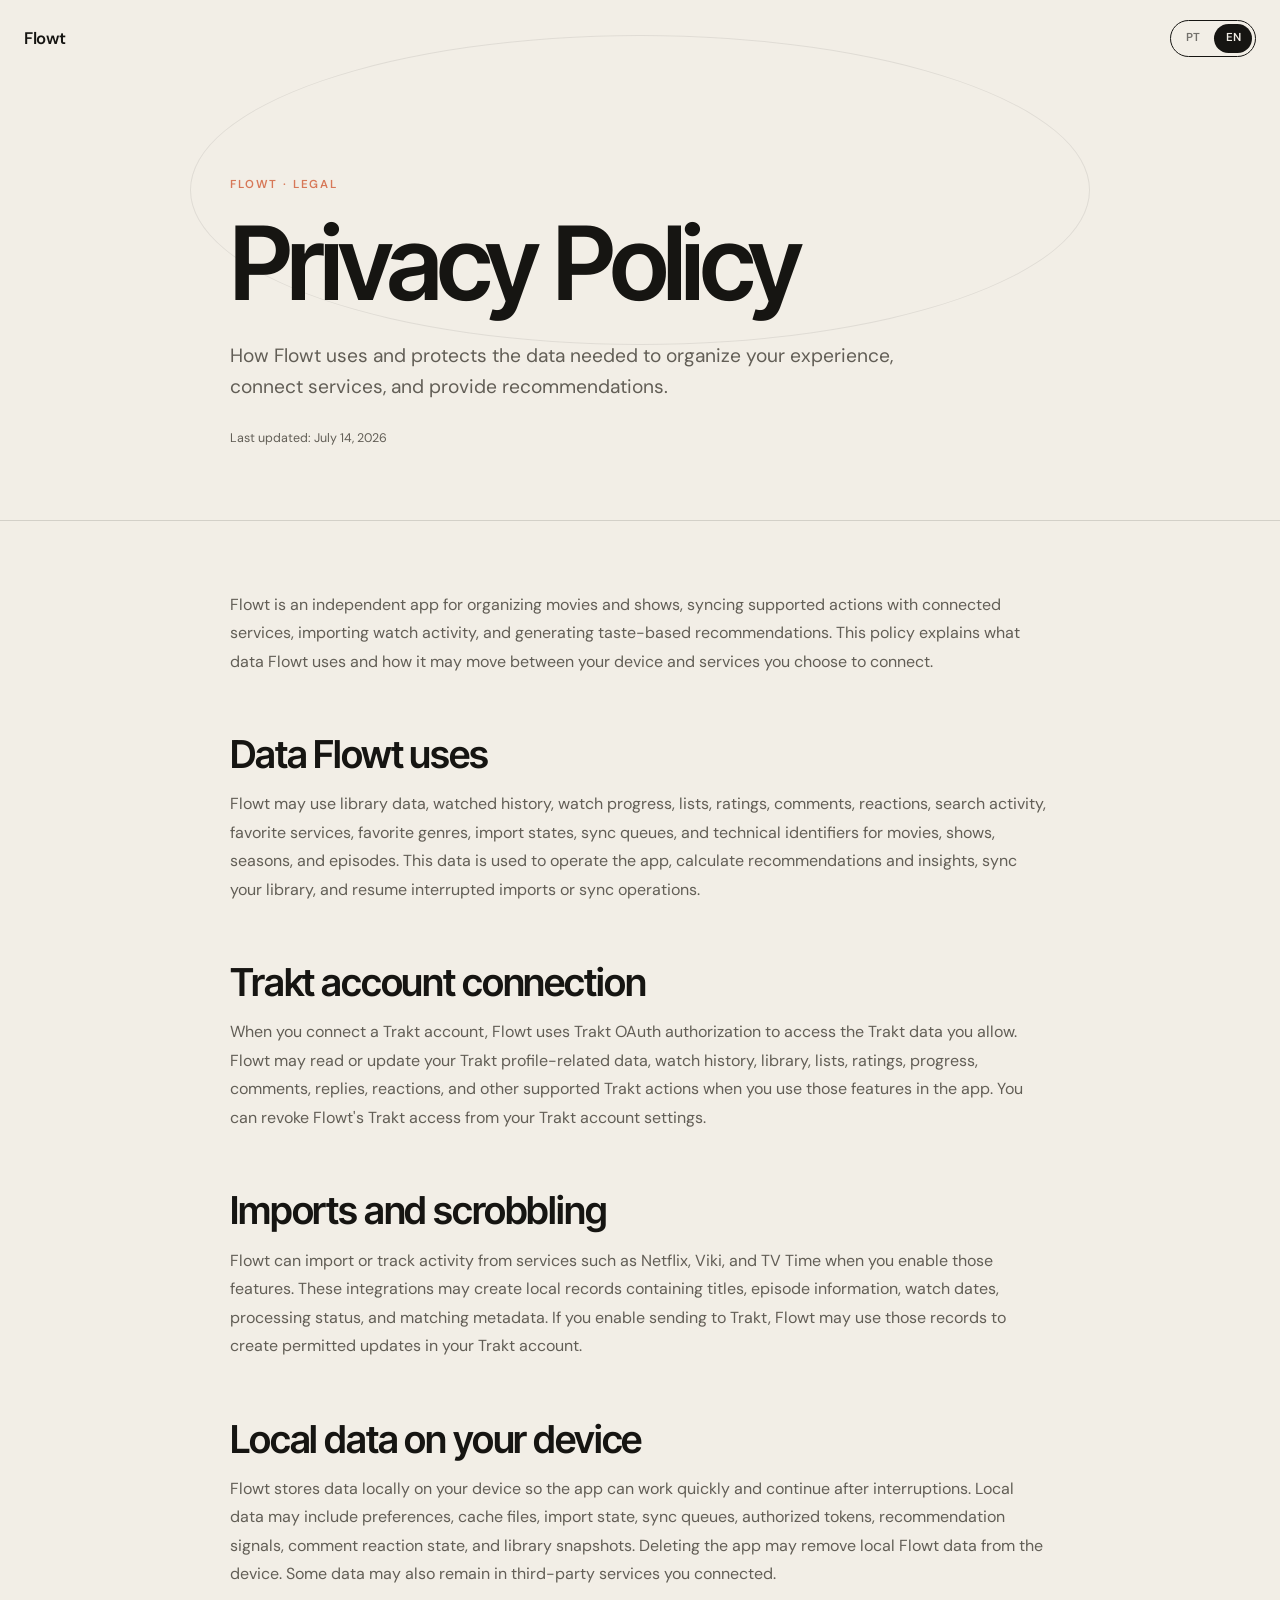
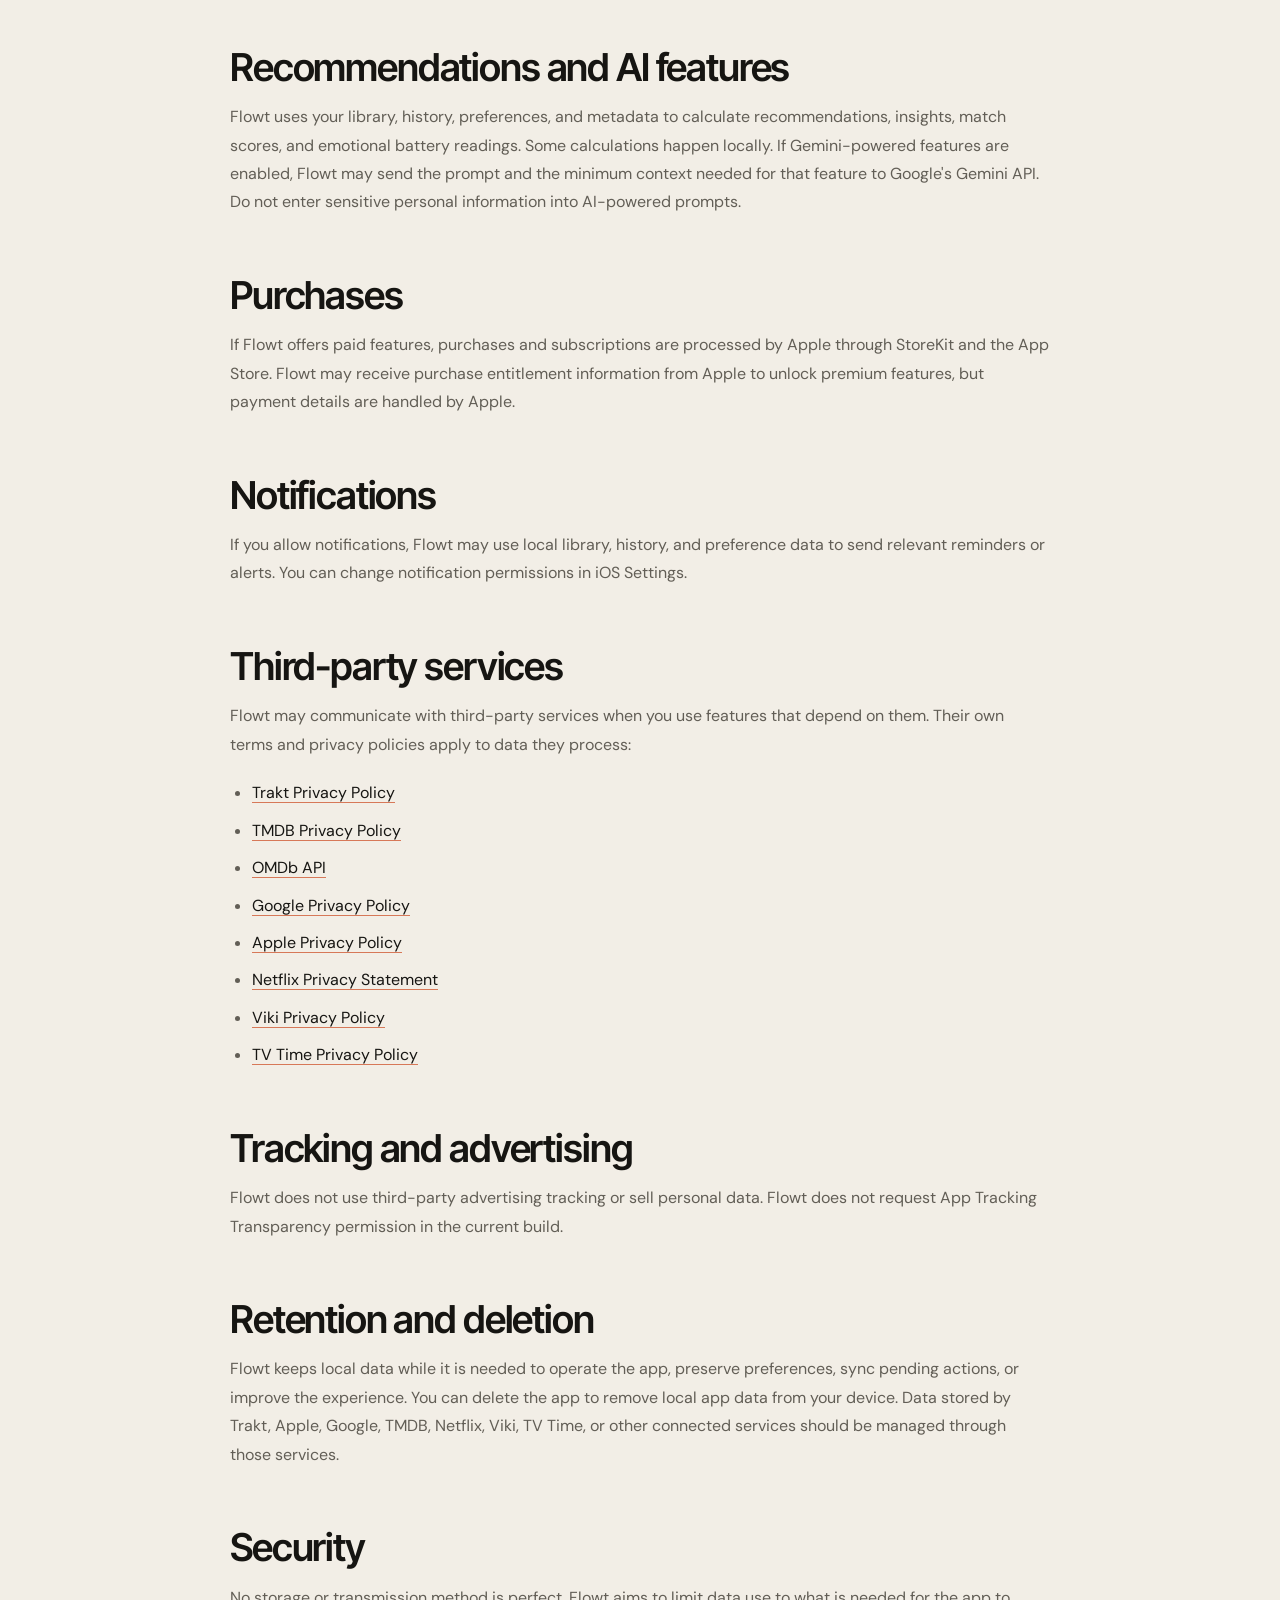
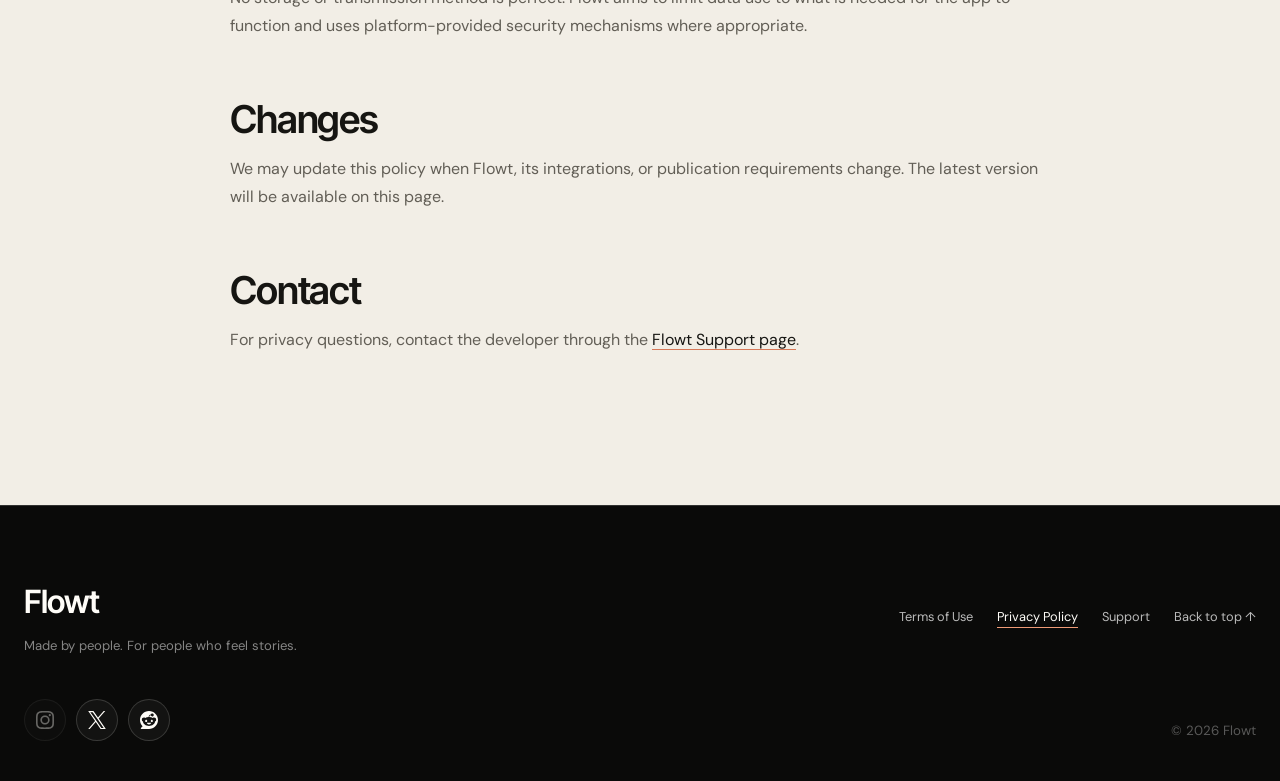
==== commit 894ff1e5: "fix: integrate support page with site layout" ====
--- a/privacy/index.html
+++ b/privacy/index.html
@@ -166,6 +166,7 @@
     <nav aria-label="Links do rodapé" data-i18n-aria="aria.footerLinks">
       <a href="../terms/" data-i18n="footer.terms">Termos de Uso</a>
       <a href="../privacy/" aria-current="page" data-i18n="footer.privacy">Política de Privacidade</a>
+      <a href="../support/" data-i18n="footer.support">Suporte</a>
       <a href="#top" data-i18n="footer.top">Voltar ao topo ↑</a>
     </nav>
     <div class="footer-social" aria-label="Redes sociais" data-i18n-aria="aria.social">
--- a/legal.css
+++ b/legal.css
@@ -66,6 +66,26 @@
 .legal-document a:hover { color: var(--clay); }
 .legal-note { margin: 38px 0; padding: 24px 26px; border: 1px solid var(--line-light); border-radius: 20px; background: rgba(255, 253, 248, .5); }
 .legal-note p:last-child { margin-bottom: 0; }
+.support-actions { margin: 0 0 38px; }
+.support-actions p { max-width: 620px; margin-top: 18px; }
+.support-button {
+  display: inline-flex;
+  min-height: 52px;
+  align-items: center;
+  justify-content: center;
+  padding: 13px 22px;
+  border: 1px solid var(--ink);
+  border-radius: 999px;
+  background: var(--ink);
+  color: var(--white) !important;
+  font-size: .92rem;
+  font-weight: 600;
+  text-decoration: none !important;
+  transition: transform .25s ease, background-color .25s ease;
+}
+.support-button:hover { background: var(--clay); transform: translateY(-2px); }
+.support-button:focus-visible { outline: 3px solid var(--clay-bright); outline-offset: 4px; }
+.support-notice { border-color: rgba(224, 119, 84, .35); background: rgba(224, 119, 84, .07); }
 .legal-page .site-footer nav a[aria-current="page"] { color: var(--white); text-decoration: underline; text-decoration-color: var(--clay-bright); text-underline-offset: 6px; }
 
 @media (max-width: 760px) {
